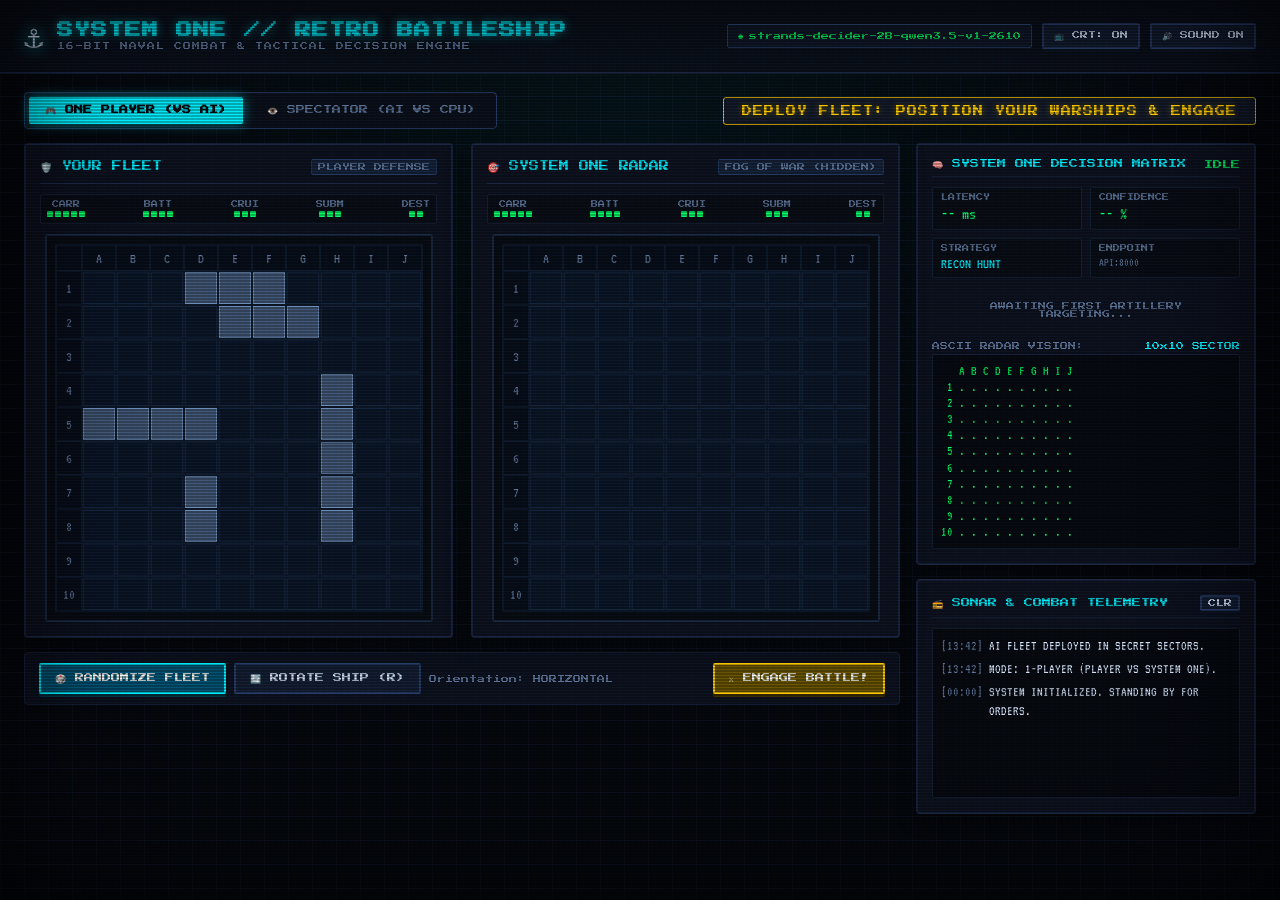
==== index.html @ c472cb1d "awesome v1" ====
<!DOCTYPE html>
<html lang="en">
<head>
  <meta charset="UTF-8">
  <meta name="viewport" content="width=device-width, initial-scale=1.0">
  <title>System One - 16-Bit Retro Battleship</title>
  <link rel="stylesheet" href="style.css">
</head>
<body class="crt-active">

  <!-- HEADER -->
  <header class="arcade-header">
    <div class="logo-group">
      <div class="logo-icon">⚓</div>
      <div>
        <h1 class="arcade-title">SYSTEM ONE // RETRO BATTLESHIP</h1>
        <div class="arcade-subtitle">16-BIT NAVAL COMBAT & TACTICAL DECISION ENGINE</div>
      </div>
    </div>
    <div class="header-badges">
      <span class="badge" id="valModelName">strands-decider-2B-qwen3.5-v1-2610</span>
      <button class="retro-btn btn-sub" id="btnCrtToggle">📺 CRT: ON</button>
      <button class="retro-btn btn-sub" id="btnSoundToggle">🔊 SOUND ON</button>
    </div>
  </header>

  <!-- MODE SELECTOR & STATUS BANNER -->
  <div class="mode-selector-bar">
    <div class="mode-pills">
      <button class="mode-pill active" id="btnMode1P">🎮 ONE PLAYER (VS AI)</button>
      <button class="mode-pill" id="btnModeSpectator">👁️ SPECTATOR (AI VS CPU)</button>
    </div>
    <div class="status-banner" id="statusBanner">DEPLOY FLEET: POSITION YOUR WARSHIPS</div>
  </div>

  <!-- MAIN ARCADE ARENA -->
  <main class="main-arcade">

    <!-- LEFT COLUMN: DUAL BATTLEFIELDS & CONTROLS -->
    <div class="battlefield-wrapper">
      
      <div class="boards-container">
        
        <!-- BOARD 1 (LEFT) -->
        <div class="board-card" id="boardCardLeft">
          <div class="board-header">
            <span class="board-title" id="titleBoardLeft">
              🛡️ YOUR FLEET
            </span>
            <span class="board-tag" id="tagBoardLeft">PLAYER DEFENSE</span>
          </div>

          <!-- FLEET RACK 1 -->
          <div class="fleet-rack" id="fleetRackLeft">
            <!-- Dynamically populated -->
          </div>

          <!-- GRID 1 -->
          <div class="grid-frame">
            <div class="naval-grid" id="gridLeft"></div>
          </div>
        </div>

        <!-- BOARD 2 (RIGHT) -->
        <div class="board-card" id="boardCardRight">
          <div class="board-header">
            <span class="board-title" id="titleBoardRight">
              🎯 SYSTEM ONE RADAR
            </span>
            <span class="board-tag" id="tagBoardRight">FOG OF WAR</span>
          </div>

          <!-- FLEET RACK 2 -->
          <div class="fleet-rack" id="fleetRackRight">
            <!-- Dynamically populated -->
          </div>

          <!-- GRID 2 -->
          <div class="grid-frame">
            <div class="naval-grid clickable" id="gridRight"></div>
          </div>
        </div>

      </div>

      <!-- 1-PLAYER DEPLOYMENT BAR -->
      <div class="placement-bar" id="deploymentBar">
        <div style="display: flex; gap: 8px; align-items: center;">
          <button class="retro-btn btn-primary" id="btnAutoDeploy">🎲 RANDOMIZE FLEET</button>
          <button class="retro-btn" id="btnRotateShip">🔄 ROTATE SHIP (R)</button>
          <span style="font-size: 8px; color: var(--text-dim);" id="placementHint">Orientation: HORIZONTAL</span>
        </div>
        <button class="retro-btn btn-gold" id="btnStartBattle">⚔️ ENGAGE BATTLE!</button>
      </div>

      <!-- SPECTATOR / MATCH CONTROLS BAR -->
      <div class="action-controls-bar" id="actionControlsBar" style="display: none;">
        <div style="display: flex; gap: 8px; align-items: center;">
          <button class="retro-btn btn-primary" id="btnSpectatorPlay">▶ START DUEL</button>
          <button class="retro-btn" id="btnSpectatorStep">⏩ STEP TURN</button>
          <button class="retro-btn" id="btnSpectatorPause">⏸ PAUSE</button>
          <button class="retro-btn" id="btnResetMatch">🔄 RESET MATCH</button>
        </div>

        <div class="speed-group">
          <label for="selectSpeed">SIM SPEED:</label>
          <select class="retro-select" id="selectSpeed">
            <option value="turbo">Turbo (250ms)</option>
            <option value="fast" selected>Fast (800ms)</option>
            <option value="normal">Normal (1.6s)</option>
            <option value="slow">Slow (3.0s)</option>
          </select>
        </div>
      </div>

    </div>

    <!-- RIGHT COLUMN: SYSTEM ONE TELEMETRY & COMBAT LOG -->
    <div class="telemetry-column">

      <!-- TELEMETRY CARD -->
      <div class="telemetry-card">
        <div class="card-title">
          <span>🧠 SYSTEM ONE DECISION MATRIX</span>
          <span style="color: var(--accent-green);" id="lblAiStatus">IDLE</span>
        </div>

        <div class="telemetry-meta">
          <div class="meta-box">
            <span class="meta-label">LATENCY</span>
            <div class="meta-value" id="valLatency">-- ms</div>
          </div>
          <div class="meta-box">
            <span class="meta-label">CONFIDENCE</span>
            <div class="meta-value" id="valConfidence">-- %</div>
          </div>
          <div class="meta-box">
            <span class="meta-label">STRATEGY</span>
            <div class="meta-value" id="valStrategy" style="color: var(--accent-cyan); font-size: 15px;">RECON HUNT</div>
          </div>
          <div class="meta-box">
            <span class="meta-label">ENDPOINT</span>
            <div class="meta-value" id="valEndpoint" style="font-size: 12px; color: var(--text-dim); overflow: hidden; text-overflow: ellipsis; white-space: nowrap;">API:8000</div>
          </div>
        </div>

        <!-- LIVE PROBABILITY METERS -->
        <div class="meters-list" id="probabilityMeters">
          <div style="font-size: 8px; color: var(--text-dim); text-align: center; padding: 12px;">
            AWAITING FIRST ARTILLERY TARGETING...
          </div>
        </div>

        <!-- ASCII RADAR TERMINAL -->
        <div style="font-size: 8px; color: var(--text-dim); margin-bottom: 4px; display: flex; justify-content: space-between;">
          <span>ASCII RADAR VISION:</span>
          <span style="color: var(--accent-cyan);">10x10 SECTOR</span>
        </div>
        <div class="radar-terminal" id="asciiRadarTerminal">   A B C D E F G H I J
 1 . . . . . . . . . .
 2 . . . . . . . . . .
 3 . . . . . . . . . .
 4 . . . . . . . . . .
 5 . . . . . . . . . .
 6 . . . . . . . . . .
 7 . . . . . . . . . .
 8 . . . . . . . . . .
 9 . . . . . . . . . .
10 . . . . . . . . . .</div>
      </div>

      <!-- COMBAT LOG CARD -->
      <div class="telemetry-card">
        <div class="card-title">
          <span>📻 SONAR & COMBAT TELEMETRY</span>
          <button class="retro-btn btn-sub" id="btnClearLog" style="padding: 2px 6px;">CLR</button>
        </div>
        <div class="combat-log" id="combatLog">
          <div class="log-entry">
            <span class="log-time">[00:00]</span>
            <span>SYSTEM INITIALIZED. STANDING BY FOR ORDERS.</span>
          </div>
        </div>
      </div>

    </div>

  </main>

  <script src="audio.js"></script>
  <script src="ai.js"></script>
  <script src="game.js"></script>
</body>
</html>
---- style.css ----
/* 16-BIT RETRO NAVAL ARCADE - SYSTEM ONE BATTLESHIP */
@import url('https://fonts.googleapis.com/css2?family=Press+Start+2P&family=VT323&display=swap');

:root {
  --bg-dark: #05080f;
  --panel-bg: #0d1322;
  --panel-border: #1a2744;
  --panel-border-bright: #2d4575;
  --accent-cyan: #00f0ff;
  --accent-green: #00ff66;
  --accent-red: #ff2255;
  --accent-gold: #ffcc00;
  --accent-purple: #b537f2;
  --accent-blue: #1a73e8;
  --cell-water: #0b172a;
  --cell-water-hover: #162c50;
  --ship-hull: #425979;
  --ship-hull-border: #6d8db8;
  --text-main: #d4e4fc;
  --text-dim: #5c7499;
  --font-retro: 'Press Start 2P', monospace;
  --font-terminal: 'VT323', monospace;
}

* {
  box-sizing: border-box;
  margin: 0;
  padding: 0;
  user-select: none;
}

body {
  background-color: var(--bg-dark);
  color: var(--text-main);
  font-family: var(--font-retro);
  font-size: 11px;
  min-height: 100vh;
  display: flex;
  flex-direction: column;
  align-items: center;
  justify-content: flex-start;
  overflow-x: hidden;
  background-image: 
    radial-gradient(circle at 50% 15%, rgba(0, 240, 255, 0.06) 0%, transparent 60%),
    linear-gradient(rgba(15, 25, 45, 0.4) 1px, transparent 1px),
    linear-gradient(90deg, rgba(15, 25, 45, 0.4) 1px, transparent 1px);
  background-size: 100% 100%, 24px 24px, 24px 24px;
}

/* CRT SCANLINE & VIGNETTE EFFECT */
body.crt-active::before {
  content: " ";
  display: block;
  position: fixed;
  top: 0; left: 0; bottom: 0; right: 0;
  background: linear-gradient(rgba(18, 16, 16, 0) 50%, rgba(0, 0, 0, 0.28) 50%),
              linear-gradient(90deg, rgba(255, 0, 0, 0.02), rgba(0, 255, 0, 0.01), rgba(0, 0, 255, 0.02));
  z-index: 999;
  background-size: 100% 3px, 6px 100%;
  pointer-events: none;
}

body.crt-active::after {
  content: " ";
  display: block;
  position: fixed;
  top: 0; left: 0; bottom: 0; right: 0;
  box-shadow: inset 0 0 120px rgba(0, 0, 0, 0.8);
  pointer-events: none;
  z-index: 1000;
}

/* HEADER */
.arcade-header {
  width: 100%;
  max-width: 1280px;
  display: flex;
  justify-content: space-between;
  align-items: center;
  padding: 16px 24px;
  border-bottom: 2px solid var(--panel-border);
  background: rgba(13, 19, 34, 0.85);
  backdrop-filter: blur(4px);
  margin-bottom: 12px;
}

.logo-group {
  display: flex;
  align-items: center;
  gap: 14px;
}

.logo-icon {
  font-size: 32px;
  filter: drop-shadow(0 0 8px var(--accent-cyan));
  animation: radar-pulse 2.5s infinite;
}

@keyframes radar-pulse {
  0%, 100% { transform: scale(1); opacity: 1; }
  50% { transform: scale(1.08); opacity: 0.85; }
}

.arcade-title {
  font-size: 16px;
  color: var(--accent-cyan);
  text-shadow: 0 0 10px rgba(0, 240, 255, 0.6);
  letter-spacing: 1px;
  margin-bottom: 4px;
}

.arcade-subtitle {
  font-size: 8px;
  color: var(--text-dim);
  letter-spacing: 1px;
}

.header-badges {
  display: flex;
  gap: 10px;
  align-items: center;
}

.badge {
  background: #111a2e;
  border: 1px solid var(--panel-border-bright);
  padding: 6px 10px;
  font-size: 8px;
  color: var(--accent-green);
  border-radius: 2px;
  display: inline-flex;
  align-items: center;
  gap: 6px;
}

.badge::before {
  content: "●";
  font-size: 8px;
  color: var(--accent-green);
  animation: blink 1.2s infinite;
}

@keyframes blink {
  0%, 100% { opacity: 1; }
  50% { opacity: 0.2; }
}

/* RETRO BUTTONS */
.retro-btn {
  font-family: var(--font-retro);
  font-size: 9px;
  background: #141f36;
  color: var(--text-main);
  border: 2px solid #283e6b;
  padding: 8px 14px;
  cursor: pointer;
  outline: none;
  border-radius: 2px;
  transition: all 0.15s ease;
  display: inline-flex;
  align-items: center;
  justify-content: center;
  gap: 6px;
  box-shadow: 0 3px 0 #0d1526;
}

.retro-btn:hover {
  background: #1e2e50;
  border-color: var(--accent-cyan);
  color: #fff;
  box-shadow: 0 3px 0 #0d1526, 0 0 10px rgba(0, 240, 255, 0.4);
}

.retro-btn:active {
  transform: translateY(2px);
  box-shadow: 0 1px 0 #0d1526;
}

.retro-btn.btn-primary {
  background: #005577;
  border-color: var(--accent-cyan);
  color: #fff;
  box-shadow: 0 3px 0 #003344;
}

.retro-btn.btn-primary:hover {
  background: #0088bb;
  box-shadow: 0 3px 0 #003344, 0 0 12px var(--accent-cyan);
}

.retro-btn.btn-danger {
  background: #660f22;
  border-color: var(--accent-red);
  color: #fff;
  box-shadow: 0 3px 0 #3a0813;
}

.retro-btn.btn-gold {
  background: #6b5500;
  border-color: var(--accent-gold);
  color: #fff;
  box-shadow: 0 3px 0 #3b2e00;
}

.retro-btn.btn-sub {
  font-size: 8px;
  padding: 6px 10px;
}

.retro-btn:disabled {
  opacity: 0.45;
  cursor: not-allowed;
  transform: none;
  box-shadow: none;
  border-color: #222;
}

/* MODE SELECTOR BAR */
.mode-selector-bar {
  width: 100%;
  max-width: 1280px;
  display: flex;
  justify-content: space-between;
  align-items: center;
  padding: 6px 24px 14px;
}

.mode-pills {
  display: flex;
  gap: 8px;
  background: #0b111e;
  padding: 4px;
  border: 1px solid var(--panel-border-bright);
  border-radius: 4px;
}

.mode-pill {
  font-family: var(--font-retro);
  font-size: 9px;
  padding: 8px 16px;
  background: transparent;
  color: var(--text-dim);
  border: none;
  cursor: pointer;
  border-radius: 2px;
  transition: all 0.2s;
}

.mode-pill.active {
  background: var(--accent-cyan);
  color: #05080f;
  font-weight: bold;
  box-shadow: 0 0 12px rgba(0, 240, 255, 0.6);
}

.status-banner {
  font-family: var(--font-retro);
  font-size: 10px;
  color: var(--accent-gold);
  background: #141c2c;
  border: 1px solid var(--accent-gold);
  padding: 8px 18px;
  border-radius: 3px;
  text-shadow: 0 0 6px rgba(255, 204, 0, 0.4);
  letter-spacing: 1px;
  min-width: 320px;
  text-align: center;
}

/* MAIN CONTAINER */
.main-arcade {
  width: 100%;
  max-width: 1280px;
  display: grid;
  grid-template-columns: 1fr 340px;
  gap: 16px;
  padding: 0 24px 24px;
}

/* BATTLEFIELD STYLING */
.battlefield-wrapper {
  display: flex;
  flex-direction: column;
  gap: 14px;
}

.boards-container {
  display: grid;
  grid-template-columns: 1fr 1fr;
  gap: 18px;
}

.board-card {
  background: var(--panel-bg);
  border: 2px solid var(--panel-border);
  border-radius: 4px;
  padding: 14px;
  display: flex;
  flex-direction: column;
  align-items: center;
  position: relative;
  box-shadow: 0 8px 24px rgba(0, 0, 0, 0.4);
}

.board-card.turn-active {
  border-color: var(--accent-cyan);
  box-shadow: 0 0 15px rgba(0, 240, 255, 0.25);
}

.board-header {
  width: 100%;
  display: flex;
  justify-content: space-between;
  align-items: center;
  margin-bottom: 10px;
  padding-bottom: 8px;
  border-bottom: 1px solid var(--panel-border);
}

.board-title {
  font-size: 10px;
  color: var(--accent-cyan);
  display: flex;
  align-items: center;
  gap: 8px;
}

.board-tag {
  font-size: 8px;
  padding: 3px 6px;
  background: #16243d;
  color: var(--text-dim);
  border-radius: 2px;
  border: 1px solid #233961;
}

.board-tag.spectator-tag {
  color: var(--accent-gold);
  border-color: var(--accent-gold);
}

/* FLEET STATUS RACK */
.fleet-rack {
  width: 100%;
  display: flex;
  justify-content: space-between;
  gap: 4px;
  margin-bottom: 10px;
  background: #090e18;
  padding: 6px;
  border: 1px solid #16233a;
  border-radius: 2px;
}

.fleet-ship {
  display: flex;
  flex-direction: column;
  align-items: center;
  gap: 3px;
  font-size: 7px;
  color: var(--text-dim);
}

.fleet-ship.sunk {
  opacity: 0.4;
  text-decoration: line-through;
  color: var(--accent-red);
}

.ship-pips {
  display: flex;
  gap: 2px;
}

.ship-pip {
  width: 6px;
  height: 6px;
  background: var(--accent-green);
  border-radius: 1px;
}

.fleet-ship.sunk .ship-pip {
  background: var(--accent-red);
}

/* GRID TABLE */
.grid-frame {
  position: relative;
  padding: 8px;
  background: #080d16;
  border: 2px solid #1a2a46;
  border-radius: 3px;
}

.naval-grid {
  display: grid;
  grid-template-columns: 24px repeat(10, 32px);
  grid-template-rows: 24px repeat(10, 32px);
  gap: 2px;
  background: #0f1c30;
  padding: 2px;
}

.grid-header-cell {
  display: flex;
  align-items: center;
  justify-content: center;
  font-family: var(--font-terminal);
  font-size: 15px;
  color: var(--text-dim);
  background: #080f1c;
}

.grid-cell {
  width: 32px;
  height: 32px;
  background: var(--cell-water);
  border: 1px solid #13243f;
  display: flex;
  align-items: center;
  justify-content: center;
  font-size: 14px;
  cursor: default;
  position: relative;
  transition: background 0.15s, border-color 0.15s;
}

/* INTERACTIVE TARGET GRID */
.naval-grid.clickable .grid-cell.unexplored {
  cursor: crosshair;
}

.naval-grid.clickable .grid-cell.unexplored:hover {
  background: var(--cell-water-hover);
  border-color: var(--accent-cyan);
  box-shadow: inset 0 0 8px rgba(0, 240, 255, 0.4);
}

/* CELL STATES */
.grid-cell.ship {
  background: var(--ship-hull);
  border-color: var(--ship-hull-border);
}

.grid-cell.ship-ghost {
  background: rgba(0, 255, 102, 0.35);
  border-color: var(--accent-green);
}

.grid-cell.ship-invalid {
  background: rgba(255, 34, 85, 0.45);
  border-color: var(--accent-red);
}

.grid-cell.miss {
  background: #0a1322;
  color: var(--accent-cyan);
}

.grid-cell.miss::after {
  content: "○";
  font-family: var(--font-retro);
  font-size: 10px;
  color: #3b6096;
}

.grid-cell.hit {
  background: #3a101d;
  border-color: var(--accent-red);
  color: var(--accent-red);
  box-shadow: inset 0 0 10px rgba(255, 34, 85, 0.6);
  animation: hit-pulse 1.5s infinite alternate;
}

.grid-cell.hit::after {
  content: "💥";
  font-size: 14px;
}

.grid-cell.sunk {
  background: #250911;
  border-color: #881530;
  box-shadow: inset 0 0 6px #ff0044;
}

.grid-cell.sunk::after {
  content: "☠";
  font-size: 14px;
  color: var(--accent-red);
}

@keyframes hit-pulse {
  from { background-color: #3a101d; }
  to { background-color: #61152a; }
}

/* PLACEMENT CONTROLS BAR */
.placement-bar {
  display: flex;
  justify-content: space-between;
  align-items: center;
  gap: 10px;
  background: var(--panel-bg);
  border: 1px solid var(--panel-border);
  padding: 10px 14px;
  border-radius: 4px;
}

.action-controls-bar {
  display: flex;
  justify-content: space-between;
  align-items: center;
  gap: 10px;
  background: var(--panel-bg);
  border: 1px solid var(--panel-border);
  padding: 10px 14px;
  border-radius: 4px;
}

.speed-group {
  display: flex;
  align-items: center;
  gap: 6px;
  font-size: 8px;
  color: var(--text-dim);
}

.retro-select {
  font-family: var(--font-retro);
  font-size: 8px;
  background: #111a2c;
  color: var(--accent-cyan);
  border: 1px solid var(--panel-border-bright);
  padding: 6px 8px;
  border-radius: 2px;
  outline: none;
}

/* RIGHT COLUMN: TELEMETRY & LOGS */
.telemetry-column {
  display: flex;
  flex-direction: column;
  gap: 14px;
}

.telemetry-card {
  background: var(--panel-bg);
  border: 2px solid var(--panel-border);
  border-radius: 4px;
  padding: 14px;
  box-shadow: 0 6px 18px rgba(0, 0, 0, 0.4);
}

.card-title {
  font-size: 9px;
  color: var(--accent-cyan);
  border-bottom: 1px solid var(--panel-border);
  padding-bottom: 6px;
  margin-bottom: 10px;
  display: flex;
  justify-content: space-between;
  align-items: center;
}

.telemetry-meta {
  display: grid;
  grid-template-columns: 1fr 1fr;
  gap: 8px;
  margin-bottom: 12px;
}

.meta-box {
  background: #090e18;
  border: 1px solid #16243b;
  padding: 6px 8px;
  border-radius: 2px;
}

.meta-label {
  font-size: 7px;
  color: var(--text-dim);
  display: block;
  margin-bottom: 4px;
}

.meta-value {
  font-family: var(--font-terminal);
  font-size: 18px;
  color: var(--accent-green);
  line-height: 1;
}

/* PROBABILITY METERS */
.meters-list {
  display: flex;
  flex-direction: column;
  gap: 8px;
  margin-bottom: 12px;
}

.meter-row {
  display: flex;
  flex-direction: column;
  gap: 3px;
}

.meter-label-row {
  display: flex;
  justify-content: space-between;
  font-size: 8px;
}

.meter-target-name {
  color: var(--accent-cyan);
  font-weight: bold;
}

.meter-pct {
  font-family: var(--font-terminal);
  font-size: 15px;
  color: var(--accent-gold);
}

.meter-bar-track {
  width: 100%;
  height: 10px;
  background: #090e18;
  border: 1px solid #1c2b45;
  border-radius: 2px;
  overflow: hidden;
}

.meter-bar-fill {
  height: 100%;
  background: linear-gradient(90deg, #0099bb, var(--accent-cyan));
  width: 0%;
  transition: width 0.3s ease;
}

.meter-bar-fill.highest {
  background: linear-gradient(90deg, #00bb55, var(--accent-green));
  box-shadow: 0 0 8px rgba(0, 255, 102, 0.6);
}

/* ASCII RADAR TERMINAL */
.radar-terminal {
  font-family: var(--font-terminal);
  font-size: 14px;
  line-height: 1.15;
  color: var(--accent-green);
  background: #060b13;
  padding: 8px;
  border: 1px solid #152238;
  border-radius: 2px;
  white-space: pre;
  overflow-x: auto;
}

/* COMBAT LOG TERMINAL */
.combat-log {
  height: 170px;
  background: #060a12;
  border: 1px solid #152238;
  border-radius: 2px;
  padding: 8px;
  font-family: var(--font-terminal);
  font-size: 14px;
  line-height: 1.35;
  color: var(--text-main);
  overflow-y: auto;
  display: flex;
  flex-direction: column;
  gap: 4px;
}

.log-entry {
  display: flex;
  gap: 6px;
}

.log-time {
  color: var(--text-dim);
}

.log-entry.player { color: var(--accent-cyan); }
.log-entry.ai { color: var(--accent-purple); }
.log-entry.cpu { color: var(--accent-gold); }
.log-entry.hit { color: var(--accent-red); font-weight: bold; }
.log-entry.sunk { color: #ff5500; font-weight: bold; background: rgba(255, 85, 0, 0.1); }

/* MATCH END OVERLAY */
.game-over-overlay {
  position: absolute;
  top: 0; left: 0; right: 0; bottom: 0;
  background: rgba(5, 8, 15, 0.92);
  display: flex;
  flex-direction: column;
  align-items: center;
  justify-content: center;
  gap: 16px;
  z-index: 50;
  border-radius: 4px;
}

.overlay-title {
  font-size: 20px;
  text-align: center;
}

.overlay-title.victory {
  color: var(--accent-gold);
  text-shadow: 0 0 16px rgba(255, 204, 0, 0.8);
}

.overlay-title.defeat {
  color: var(--accent-red);
  text-shadow: 0 0 16px rgba(255, 34, 85, 0.8);
}

.overlay-stats {
  font-family: var(--font-terminal);
  font-size: 18px;
  color: var(--text-main);
  text-align: center;
}

/* RESPONSIVE */
@media (max-width: 1024px) {
  .main-arcade {
    grid-template-columns: 1fr;
  }
  .boards-container {
    grid-template-columns: 1fr;
  }
}
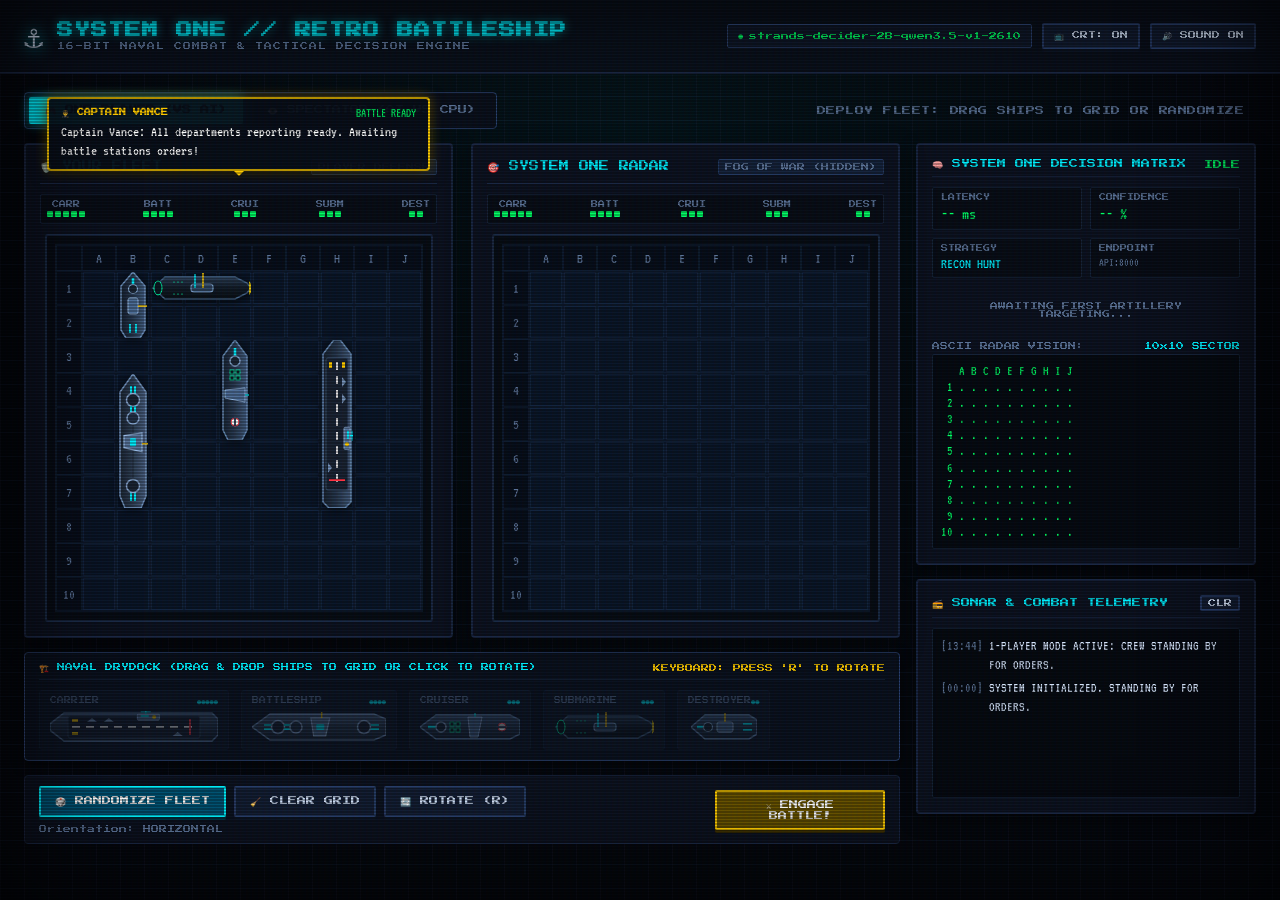
==== commit 76d3706b: "prod ready" ====
--- a/index.html
+++ b/index.html
@@ -8,6 +8,9 @@
 </head>
 <body class="crt-active">
 
+  <!-- FULLSCREEN FX CANVAS OVERLAY (MISSILES, SMOKE TRAILS, EXPLOSIONS) -->
+  <canvas id="fxCanvas" class="fx-overlay-canvas"></canvas>
+
   <!-- HEADER -->
   <header class="arcade-header">
     <div class="logo-group">
@@ -43,6 +46,12 @@
         
         <!-- BOARD 1 (LEFT) -->
         <div class="board-card" id="boardCardLeft">
+          
+          <!-- SPEECH BUBBLE OVER LEFT BOARD -->
+          <div class="speech-bubble-anchor">
+            <div class="speech-bubble-box" id="speechBubbleLEFT"></div>
+          </div>
+
           <div class="board-header">
             <span class="board-title" id="titleBoardLeft">
               🛡️ YOUR FLEET
@@ -51,18 +60,24 @@
           </div>
 
           <!-- FLEET RACK 1 -->
-          <div class="fleet-rack" id="fleetRackLeft">
-            <!-- Dynamically populated -->
-          </div>
+          <div class="fleet-rack" id="fleetRackLeft"></div>
 
           <!-- GRID 1 -->
-          <div class="grid-frame">
+          <div class="grid-frame" id="frameLeft">
             <div class="naval-grid" id="gridLeft"></div>
+            <!-- Ship SVG Layer Overlay -->
+            <div class="ships-overlay-layer" id="shipsOverlayLeft"></div>
           </div>
         </div>
 
         <!-- BOARD 2 (RIGHT) -->
         <div class="board-card" id="boardCardRight">
+
+          <!-- SPEECH BUBBLE OVER RIGHT BOARD (SYSTEM ONE / CPU) -->
+          <div class="speech-bubble-anchor">
+            <div class="speech-bubble-box" id="speechBubbleRIGHT"></div>
+          </div>
+
           <div class="board-header">
             <span class="board-title" id="titleBoardRight">
               🎯 SYSTEM ONE RADAR
@@ -71,23 +86,35 @@
           </div>
 
           <!-- FLEET RACK 2 -->
-          <div class="fleet-rack" id="fleetRackRight">
-            <!-- Dynamically populated -->
-          </div>
+          <div class="fleet-rack" id="fleetRackRight"></div>
 
           <!-- GRID 2 -->
-          <div class="grid-frame">
+          <div class="grid-frame" id="frameRight">
             <div class="naval-grid clickable" id="gridRight"></div>
-          </div>
-        </div>
-
-      </div>
-
-      <!-- 1-PLAYER DEPLOYMENT BAR -->
+            <!-- Ship SVG Layer Overlay (Visible in Spectator Mode & at Game Over) -->
+            <div class="ships-overlay-layer" id="shipsOverlayRight"></div>
+          </div>
+        </div>
+
+      </div>
+
+      <!-- 1-PLAYER DRAG-AND-DROP SHIPYARD DOCK (DEPLOYMENT PHASE) -->
+      <div class="shipyard-dock-container" id="shipyardDockContainer">
+        <div class="dock-header">
+          <span>🏗️ NAVAL DRYDOCK (DRAG & DROP SHIPS TO GRID OR CLICK TO ROTATE)</span>
+          <span style="color: var(--accent-gold); font-size: 8px;">KEYBOARD: PRESS 'R' TO ROTATE</span>
+        </div>
+        <div class="dock-ships-row" id="dockShipsRow">
+          <!-- Dock draggable ship cards populated by JS -->
+        </div>
+      </div>
+
+      <!-- 1-PLAYER DEPLOYMENT ACTION BAR -->
       <div class="placement-bar" id="deploymentBar">
-        <div style="display: flex; gap: 8px; align-items: center;">
+        <div style="display: flex; gap: 8px; align-items: center; flex-wrap: wrap;">
           <button class="retro-btn btn-primary" id="btnAutoDeploy">🎲 RANDOMIZE FLEET</button>
-          <button class="retro-btn" id="btnRotateShip">🔄 ROTATE SHIP (R)</button>
+          <button class="retro-btn" id="btnClearFleet">🧹 CLEAR GRID</button>
+          <button class="retro-btn" id="btnRotateShip">🔄 ROTATE (R)</button>
           <span style="font-size: 8px; color: var(--text-dim);" id="placementHint">Orientation: HORIZONTAL</span>
         </div>
         <button class="retro-btn btn-gold" id="btnStartBattle">⚔️ ENGAGE BATTLE!</button>
@@ -95,7 +122,7 @@
 
       <!-- SPECTATOR / MATCH CONTROLS BAR -->
       <div class="action-controls-bar" id="actionControlsBar" style="display: none;">
-        <div style="display: flex; gap: 8px; align-items: center;">
+        <div style="display: flex; gap: 8px; align-items: center; flex-wrap: wrap;">
           <button class="retro-btn btn-primary" id="btnSpectatorPlay">▶ START DUEL</button>
           <button class="retro-btn" id="btnSpectatorStep">⏩ STEP TURN</button>
           <button class="retro-btn" id="btnSpectatorPause">⏸ PAUSE</button>
@@ -188,6 +215,8 @@
   </main>
 
   <script src="audio.js"></script>
+  <script src="ships.js"></script>
+  <script src="fx.js"></script>
   <script src="ai.js"></script>
   <script src="game.js"></script>
 </body>
--- a/style.css
+++ b/style.css
@@ -47,6 +47,17 @@
   background-size: 100% 100%, 24px 24px, 24px 24px;
 }
 
+/* FULLSCREEN FX CANVAS OVERLAY */
+.fx-overlay-canvas {
+  position: fixed;
+  top: 0;
+  left: 0;
+  width: 100vw;
+  height: 100vh;
+  pointer-events: none;
+  z-index: 950;
+}
+
 /* CRT SCANLINE & VIGNETTE EFFECT */
 body.crt-active::before {
   content: " ";
@@ -253,18 +264,15 @@
   box-shadow: 0 0 12px rgba(0, 240, 255, 0.6);
 }
 
+/* STATUS BANNER (CLEAN & MINIMAL) */
 .status-banner {
   font-family: var(--font-retro);
-  font-size: 10px;
-  color: var(--accent-gold);
-  background: #141c2c;
-  border: 1px solid var(--accent-gold);
-  padding: 8px 18px;
-  border-radius: 3px;
-  text-shadow: 0 0 6px rgba(255, 204, 0, 0.4);
-  letter-spacing: 1px;
-  min-width: 320px;
-  text-align: center;
+  font-size: 9px;
+  color: var(--text-dim);
+  padding: 6px 12px;
+  letter-spacing: 0.5px;
+  text-align: right;
+  transition: all 0.3s ease;
 }
 
 /* MAIN CONTAINER */
@@ -288,6 +296,7 @@
   display: grid;
   grid-template-columns: 1fr 1fr;
   gap: 18px;
+  position: relative;
 }
 
 .board-card {
@@ -300,13 +309,148 @@
   align-items: center;
   position: relative;
   box-shadow: 0 8px 24px rgba(0, 0, 0, 0.4);
-}
-
-.board-card.turn-active {
+  transition: all 0.3s ease;
+}
+
+/* TURN VISUAL FEEDBACK ON BATTLEGROUNDS */
+.board-card.turn-attacker {
   border-color: var(--accent-cyan);
-  box-shadow: 0 0 15px rgba(0, 240, 255, 0.25);
-}
-
+  box-shadow: 0 0 16px rgba(0, 240, 255, 0.35), inset 0 0 10px rgba(0, 240, 255, 0.05);
+}
+
+.board-card.turn-defender {
+  border-color: #23395d;
+}
+
+/* SPEECH BUBBLES ANCHOR & STYLING */
+.speech-bubble-anchor {
+  position: absolute;
+  top: -48px;
+  left: 0;
+  right: 0;
+  display: flex;
+  justify-content: center;
+  pointer-events: none;
+  z-index: 100;
+}
+
+.speech-bubble-box {
+  background: rgba(10, 16, 28, 0.95);
+  border: 2px solid var(--accent-cyan);
+  border-radius: 4px;
+  padding: 8px 12px;
+  box-shadow: 0 4px 16px rgba(0, 0, 0, 0.7), 0 0 10px rgba(0, 240, 255, 0.4);
+  max-width: 90%;
+  display: none;
+  flex-direction: column;
+  gap: 3px;
+  transform: scale(0.92);
+  transition: transform 0.2s cubic-bezier(0.18, 0.89, 0.32, 1.28), opacity 0.2s;
+  opacity: 0;
+}
+
+.speech-bubble-box.visible {
+  display: flex;
+  transform: scale(1);
+  opacity: 1;
+}
+
+.speech-bubble-box.bubble-captain {
+  border-color: var(--accent-gold);
+  box-shadow: 0 4px 16px rgba(0, 0, 0, 0.7), 0 0 12px rgba(255, 204, 0, 0.5);
+}
+.speech-bubble-box.bubble-captain .bubble-speaker { color: var(--accent-gold); }
+.speech-bubble-box.bubble-captain .bubble-pointer { border-top-color: var(--accent-gold); }
+
+.speech-bubble-box.bubble-sonar {
+  border-color: var(--accent-cyan);
+  box-shadow: 0 4px 16px rgba(0, 0, 0, 0.7), 0 0 12px rgba(0, 240, 255, 0.5);
+}
+.speech-bubble-box.bubble-sonar .bubble-speaker { color: var(--accent-cyan); }
+.speech-bubble-box.bubble-sonar .bubble-pointer { border-top-color: var(--accent-cyan); }
+
+.speech-bubble-box.bubble-weapons {
+  border-color: #ff7700;
+  box-shadow: 0 4px 16px rgba(0, 0, 0, 0.7), 0 0 12px rgba(255, 119, 0, 0.5);
+}
+.speech-bubble-box.bubble-weapons .bubble-speaker { color: #ff9922; }
+.speech-bubble-box.bubble-weapons .bubble-pointer { border-top-color: #ff7700; }
+
+.speech-bubble-box.bubble-damage {
+  border-color: var(--accent-red);
+  box-shadow: 0 4px 16px rgba(0, 0, 0, 0.7), 0 0 12px rgba(255, 34, 85, 0.6);
+}
+.speech-bubble-box.bubble-damage .bubble-speaker { color: var(--accent-red); }
+.speech-bubble-box.bubble-damage .bubble-pointer { border-top-color: var(--accent-red); }
+
+.speech-bubble-box.bubble-radar {
+  border-color: var(--accent-green);
+  box-shadow: 0 4px 16px rgba(0, 0, 0, 0.7), 0 0 12px rgba(0, 255, 102, 0.5);
+}
+.speech-bubble-box.bubble-radar .bubble-speaker { color: var(--accent-green); }
+.speech-bubble-box.bubble-radar .bubble-pointer { border-top-color: var(--accent-green); }
+
+.speech-bubble-box.bubble-lookout {
+  border-color: #33bbff;
+  box-shadow: 0 4px 16px rgba(0, 0, 0, 0.7), 0 0 12px rgba(51, 187, 255, 0.5);
+}
+.speech-bubble-box.bubble-lookout .bubble-speaker { color: #33bbff; }
+.speech-bubble-box.bubble-lookout .bubble-pointer { border-top-color: #33bbff; }
+
+.bubble-header {
+  display: flex;
+  justify-content: space-between;
+  align-items: center;
+  font-size: 7px;
+}
+
+.bubble-speaker {
+  color: var(--accent-cyan);
+  font-weight: bold;
+}
+
+.speech-bubble-box.bubble-ai .bubble-speaker {
+  color: var(--accent-purple);
+}
+
+.speech-bubble-box.bubble-cpu .bubble-speaker {
+  color: var(--accent-gold);
+}
+
+.bubble-meta {
+  font-family: var(--font-terminal);
+  font-size: 13px;
+  color: var(--accent-green);
+}
+
+.bubble-body {
+  font-family: var(--font-terminal);
+  font-size: 15px;
+  color: #fff;
+  line-height: 1.25;
+}
+
+.bubble-pointer {
+  position: absolute;
+  bottom: -7px;
+  left: 50%;
+  transform: translateX(-50%);
+  width: 0;
+  height: 0;
+  border-left: 7px solid transparent;
+  border-right: 7px solid transparent;
+  border-top: 7px solid var(--accent-cyan);
+}
+
+.speech-bubble-box.bubble-ai .bubble-pointer {
+  border-top-color: var(--accent-purple);
+}
+
+.speech-bubble-box.bubble-cpu .bubble-pointer {
+  border-top-color: var(--accent-gold);
+}
+
+/* BOARD HEADER */
 .board-header {
   width: 100%;
   display: flex;
@@ -383,7 +527,7 @@
   background: var(--accent-red);
 }
 
-/* GRID TABLE */
+/* GRID TABLE & SHIP SVG OVERLAY */
 .grid-frame {
   position: relative;
   padding: 8px;
@@ -399,6 +543,7 @@
   gap: 2px;
   background: #0f1c30;
   padding: 2px;
+  position: relative;
 }
 
 .grid-header-cell {
@@ -423,6 +568,7 @@
   cursor: default;
   position: relative;
   transition: background 0.15s, border-color 0.15s;
+  z-index: 1;
 }
 
 /* INTERACTIVE TARGET GRID */
@@ -436,77 +582,290 @@
   box-shadow: inset 0 0 8px rgba(0, 240, 255, 0.4);
 }
 
-/* CELL STATES */
-.grid-cell.ship {
-  background: var(--ship-hull);
-  border-color: var(--ship-hull-border);
-}
-
-.grid-cell.ship-ghost {
-  background: rgba(0, 255, 102, 0.35);
-  border-color: var(--accent-green);
-}
-
-.grid-cell.ship-invalid {
-  background: rgba(255, 34, 85, 0.45);
-  border-color: var(--accent-red);
-}
-
+/* DRAG GHOST PREVIEW ON GRID */
+.grid-cell.drag-ghost-valid {
+  background: rgba(0, 255, 102, 0.35) !important;
+  border-color: var(--accent-green) !important;
+  box-shadow: inset 0 0 8px rgba(0, 255, 102, 0.6);
+}
+
+.grid-cell.drag-ghost-invalid {
+  background: rgba(255, 34, 85, 0.45) !important;
+  border-color: var(--accent-red) !important;
+  box-shadow: inset 0 0 8px rgba(255, 34, 85, 0.6);
+}
+
+/* CELL COMBAT STATES (SMOKE & FIRE NAVAL DAMAGE - ZERO SQUARE BOXES/BORDERS) */
 .grid-cell.miss {
-  background: #0a1322;
+  background: transparent !important;
+  border-color: transparent !important;
+  box-shadow: none !important;
+  z-index: 5;
+}
+
+.grid-cell.miss::after {
+  content: "";
+  display: block;
+  width: 12px;
+  height: 12px;
+  border-radius: 50%;
+  border: 1px solid rgba(0, 240, 255, 0.4);
+  background: radial-gradient(circle, rgba(0, 240, 255, 0.15) 0%, transparent 75%);
+  box-shadow: 0 0 6px rgba(0, 240, 255, 0.3);
+  animation: sonar-ripple 2.5s infinite ease-out;
+}
+
+@keyframes sonar-ripple {
+  0% { transform: scale(0.8); opacity: 0.8; }
+  50% { transform: scale(1.1); opacity: 0.4; }
+  100% { transform: scale(0.8); opacity: 0.8; }
+}
+
+/* DIRECT HIT: COMPLETELY BORDERLESS - ONLY ORGANIC FIRE & BILLOWING SMOKE */
+.grid-cell.hit {
+  background: transparent !important;
+  border-color: transparent !important;
+  box-shadow: none !important;
+  z-index: 10;
+  overflow: visible;
+}
+
+/* Flickering Flame Core */
+.grid-cell.hit::before {
+  content: "";
+  position: absolute;
+  top: 50%;
+  left: 50%;
+  width: 14px;
+  height: 14px;
+  border-radius: 50%;
+  background: radial-gradient(circle, #ffffff 0%, #ffcc00 35%, #ff3300 75%, transparent 100%);
+  box-shadow: 0 0 10px #ff5500, 0 0 20px rgba(255, 60, 0, 0.7);
+  animation: fire-flicker 0.4s infinite alternate;
+  pointer-events: none;
+  z-index: 12;
+}
+
+/* Billowing Rising Smoke Plume */
+.grid-cell.hit::after {
+  content: "";
+  position: absolute;
+  top: 50%;
+  left: 50%;
+  width: 16px;
+  height: 16px;
+  border-radius: 50%;
+  background: radial-gradient(circle, rgba(20, 20, 24, 0.85) 0%, rgba(40, 42, 50, 0.5) 50%, transparent 80%);
+  filter: blur(2px);
+  animation: smoke-billow 1.8s infinite ease-out;
+  pointer-events: none;
+  z-index: 11;
+}
+
+/* CONFIRMED SUNK: COMPLETELY BORDERLESS - SUBMERGED WRECK & HEAVY BLACK SMOKE PILLARS */
+.grid-cell.sunk {
+  background: transparent !important;
+  border-color: transparent !important;
+  box-shadow: none !important;
+  z-index: 10;
+  overflow: visible;
+}
+
+/* Extinguished Scorch Crater with Dying Embers */
+.grid-cell.sunk::before {
+  content: "";
+  position: absolute;
+  top: 50%;
+  left: 50%;
+  width: 12px;
+  height: 12px;
+  border-radius: 50%;
+  background: radial-gradient(circle, #ff3300 0%, #3a1505 50%, transparent 85%);
+  box-shadow: 0 0 6px rgba(255, 50, 0, 0.4);
+  animation: ember-pulse 1.8s infinite alternate;
+  pointer-events: none;
+  z-index: 12;
+}
+
+/* Heavy Dense Black Smoke Column */
+.grid-cell.sunk::after {
+  content: "";
+  position: absolute;
+  top: 50%;
+  left: 50%;
+  width: 20px;
+  height: 20px;
+  border-radius: 50%;
+  background: radial-gradient(circle, rgba(12, 14, 18, 0.92) 0%, rgba(25, 28, 35, 0.55) 55%, transparent 85%);
+  filter: blur(2.5px);
+  animation: heavy-smoke-billow 2.6s infinite ease-out;
+  pointer-events: none;
+  z-index: 11;
+}
+
+@keyframes fire-flicker {
+  0% {
+    transform: translate(-50%, -50%) scale(0.82);
+    opacity: 0.85;
+    box-shadow: 0 0 8px #ff4400, 0 0 14px rgba(255, 80, 0, 0.5);
+  }
+  50% {
+    transform: translate(-50%, -50%) scale(1.15);
+    opacity: 1;
+    box-shadow: 0 0 12px #ff6600, 0 0 24px rgba(255, 120, 0, 0.8);
+  }
+  100% {
+    transform: translate(-50%, -50%) scale(0.9);
+    opacity: 0.9;
+    box-shadow: 0 0 10px #ff3300, 0 0 18px rgba(255, 60, 0, 0.6);
+  }
+}
+
+@keyframes smoke-billow {
+  0% {
+    transform: translate(-50%, -20%) scale(0.65);
+    opacity: 0.8;
+  }
+  50% {
+    transform: translate(-55%, -85%) scale(1.35);
+    opacity: 0.5;
+  }
+  100% {
+    transform: translate(-45%, -160%) scale(2.2);
+    opacity: 0;
+  }
+}
+
+@keyframes heavy-smoke-billow {
+  0% {
+    transform: translate(-50%, -15%) scale(0.7);
+    opacity: 0.9;
+  }
+  45% {
+    transform: translate(-45%, -80%) scale(1.5);
+    opacity: 0.6;
+  }
+  100% {
+    transform: translate(-55%, -175%) scale(2.5);
+    opacity: 0;
+  }
+}
+
+@keyframes ember-pulse {
+  from { opacity: 0.4; transform: translate(-50%, -50%) scale(0.85); }
+  to { opacity: 0.85; transform: translate(-50%, -50%) scale(1.05); }
+}
+
+/* SHIPS OVERLAY LAYER & PLACED SHIPS */
+.ships-overlay-layer {
+  position: absolute;
+  top: 10px; /* frame padding 8px + grid padding 2px */
+  left: 10px;
+  width: 366px;
+  height: 366px;
+  pointer-events: none;
+  z-index: 3;
+}
+
+.placed-ship-container {
+  position: absolute;
+  pointer-events: auto;
+  cursor: grab;
+  transition: transform 0.1s ease, filter 0.2s ease;
+  filter: drop-shadow(0 2px 5px rgba(0, 0, 0, 0.6));
+}
+
+.placed-ship-container:hover {
+  filter: drop-shadow(0 0 8px var(--accent-cyan));
+}
+
+.placed-ship-container.dragging {
+  cursor: grabbing;
+  opacity: 0.65;
+  filter: drop-shadow(0 0 12px var(--accent-gold));
+}
+
+.placed-ship-container.sunk {
+  filter: brightness(0.25) contrast(1.2) hue-rotate(190deg) drop-shadow(0 4px 12px rgba(0, 0, 0, 0.95));
+  transform: translateY(5px) rotate(1.2deg) scale(0.97);
+  opacity: 0.65;
+  transition: transform 1.2s ease, filter 1.2s ease;
+}
+
+.placed-ship-container.locked {
+  cursor: default;
+}
+
+.naval-ship-svg {
+  display: block;
+}
+
+/* SHIPYARD DOCK CONTAINER (DEPLOYMENT PHASE) */
+.shipyard-dock-container {
+  background: #0b1220;
+  border: 1px solid var(--panel-border-bright);
+  border-radius: 4px;
+  padding: 10px 14px;
+  display: flex;
+  flex-direction: column;
+  gap: 10px;
+  box-shadow: 0 4px 12px rgba(0, 0, 0, 0.5);
+}
+
+.dock-header {
+  display: flex;
+  justify-content: space-between;
+  align-items: center;
+  font-size: 8px;
   color: var(--accent-cyan);
-}
-
-.grid-cell.miss::after {
-  content: "○";
-  font-family: var(--font-retro);
-  font-size: 10px;
-  color: #3b6096;
-}
-
-.grid-cell.hit {
-  background: #3a101d;
-  border-color: var(--accent-red);
-  color: var(--accent-red);
-  box-shadow: inset 0 0 10px rgba(255, 34, 85, 0.6);
-  animation: hit-pulse 1.5s infinite alternate;
-}
-
-.grid-cell.hit::after {
-  content: "💥";
-  font-size: 14px;
-}
-
-.grid-cell.sunk {
-  background: #250911;
-  border-color: #881530;
-  box-shadow: inset 0 0 6px #ff0044;
-}
-
-.grid-cell.sunk::after {
-  content: "☠";
-  font-size: 14px;
-  color: var(--accent-red);
-}
-
-@keyframes hit-pulse {
-  from { background-color: #3a101d; }
-  to { background-color: #61152a; }
-}
-
-/* PLACEMENT CONTROLS BAR */
-.placement-bar {
+  border-bottom: 1px solid #16243b;
+  padding-bottom: 6px;
+}
+
+.dock-ships-row {
+  display: flex;
+  flex-wrap: wrap;
+  gap: 12px;
+  align-items: center;
+  justify-content: flex-start;
+}
+
+.dock-ship-card {
+  background: #111a2c;
+  border: 1px solid #23395d;
+  border-radius: 3px;
+  padding: 6px 10px;
+  display: flex;
+  flex-direction: column;
+  align-items: center;
+  gap: 5px;
+  cursor: grab;
+  transition: all 0.15s ease;
+}
+
+.dock-ship-card:hover {
+  background: #192742;
+  border-color: var(--accent-cyan);
+  box-shadow: 0 0 8px rgba(0, 240, 255, 0.4);
+  transform: translateY(-2px);
+}
+
+.dock-ship-card.deployed {
+  opacity: 0.4;
+  border-color: #17243b;
+  cursor: default;
+}
+
+.dock-ship-info {
   display: flex;
   justify-content: space-between;
-  align-items: center;
-  gap: 10px;
-  background: var(--panel-bg);
-  border: 1px solid var(--panel-border);
-  padding: 10px 14px;
-  border-radius: 4px;
-}
-
-.action-controls-bar {
+  width: 100%;
+  font-size: 7px;
+  color: var(--text-dim);
+}
+
+/* PLACEMENT & ACTION BARS */
+.placement-bar, .action-controls-bar {
   display: flex;
   justify-content: space-between;
   align-items: center;
@@ -688,42 +1047,6 @@
 .log-entry.hit { color: var(--accent-red); font-weight: bold; }
 .log-entry.sunk { color: #ff5500; font-weight: bold; background: rgba(255, 85, 0, 0.1); }
 
-/* MATCH END OVERLAY */
-.game-over-overlay {
-  position: absolute;
-  top: 0; left: 0; right: 0; bottom: 0;
-  background: rgba(5, 8, 15, 0.92);
-  display: flex;
-  flex-direction: column;
-  align-items: center;
-  justify-content: center;
-  gap: 16px;
-  z-index: 50;
-  border-radius: 4px;
-}
-
-.overlay-title {
-  font-size: 20px;
-  text-align: center;
-}
-
-.overlay-title.victory {
-  color: var(--accent-gold);
-  text-shadow: 0 0 16px rgba(255, 204, 0, 0.8);
-}
-
-.overlay-title.defeat {
-  color: var(--accent-red);
-  text-shadow: 0 0 16px rgba(255, 34, 85, 0.8);
-}
-
-.overlay-stats {
-  font-family: var(--font-terminal);
-  font-size: 18px;
-  color: var(--text-main);
-  text-align: center;
-}
-
 /* RESPONSIVE */
 @media (max-width: 1024px) {
   .main-arcade {
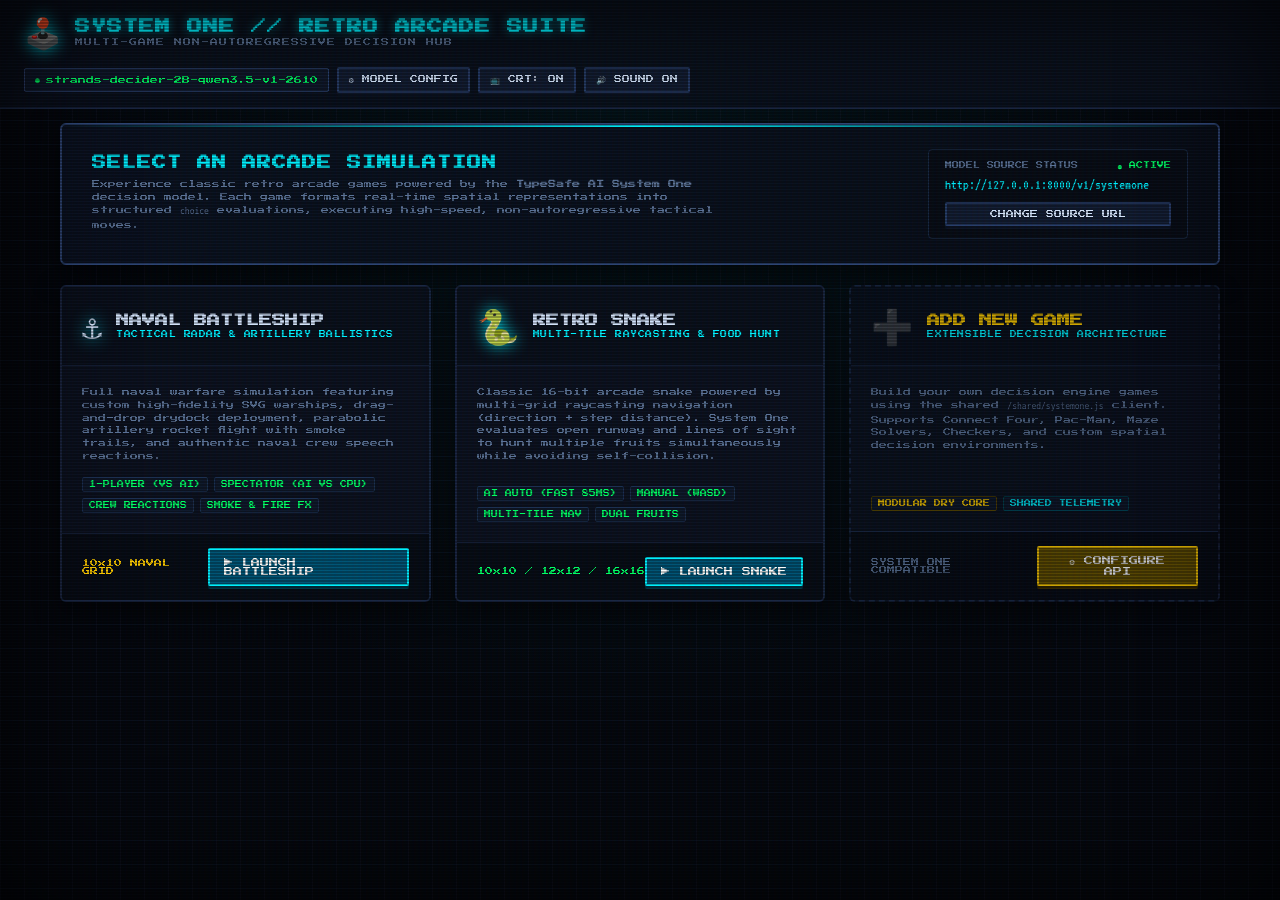
==== commit 2f79ad62: "Unify retro arcade suite (Battleship & Snake) with shared DRY modules and refined clean visuals" ====
--- a/index.html
+++ b/index.html
@@ -3,221 +3,294 @@
 <head>
   <meta charset="UTF-8">
   <meta name="viewport" content="width=device-width, initial-scale=1.0">
-  <title>System One - 16-Bit Retro Battleship</title>
-  <link rel="stylesheet" href="style.css">
+  <title>System One - 16-Bit Retro Arcade Suite</title>
+  <link rel="stylesheet" href="/shared/retro.css">
+  <style>
+    .hub-container {
+      width: 100%;
+      max-width: 1200px;
+      display: flex;
+      flex-direction: column;
+      gap: 20px;
+      padding: 0 20px 40px;
+    }
+
+    .hero-banner {
+      background: linear-gradient(135deg, rgba(13, 21, 38, 0.9) 0%, rgba(10, 16, 28, 0.95) 100%);
+      border: 2px solid var(--panel-border-bright);
+      border-radius: 6px;
+      padding: 24px 30px;
+      display: flex;
+      justify-content: space-between;
+      align-items: center;
+      gap: 20px;
+      flex-wrap: wrap;
+      box-shadow: 0 8px 30px rgba(0, 0, 0, 0.6);
+      position: relative;
+      overflow: hidden;
+    }
+
+    .hero-banner::after {
+      content: "";
+      position: absolute;
+      top: 0; left: 0; right: 0; height: 2px;
+      background: linear-gradient(90deg, transparent, var(--accent-cyan), transparent);
+    }
+
+    .hero-text h2 {
+      font-size: 14px;
+      color: var(--accent-cyan);
+      margin-bottom: 8px;
+      letter-spacing: 1px;
+    }
+
+    .hero-text p {
+      font-size: 8px;
+      color: var(--text-dim);
+      line-height: 1.6;
+      max-width: 650px;
+    }
+
+    .hero-status-card {
+      background: #090e18;
+      border: 1px solid #1a2a44;
+      padding: 12px 16px;
+      border-radius: 4px;
+      display: flex;
+      flex-direction: column;
+      gap: 6px;
+      min-width: 260px;
+    }
+
+    .cabinets-grid {
+      display: grid;
+      grid-template-columns: repeat(auto-fit, minmax(340px, 1fr));
+      gap: 24px;
+    }
+
+    .arcade-cabinet {
+      background: var(--panel-bg);
+      border: 2px solid var(--panel-border);
+      border-radius: 6px;
+      overflow: hidden;
+      display: flex;
+      flex-direction: column;
+      transition: all 0.25s ease;
+      box-shadow: 0 8px 24px rgba(0, 0, 0, 0.5);
+      position: relative;
+    }
+
+    .arcade-cabinet:hover {
+      border-color: var(--accent-cyan);
+      transform: translateY(-4px);
+      box-shadow: 0 12px 32px rgba(0, 240, 255, 0.25);
+    }
+
+    .cabinet-header {
+      padding: 18px 20px;
+      border-bottom: 1px solid var(--panel-border);
+      display: flex;
+      align-items: center;
+      gap: 14px;
+      background: #0b111e;
+    }
+
+    .cabinet-icon {
+      font-size: 34px;
+      filter: drop-shadow(0 0 8px var(--accent-cyan));
+    }
+
+    .cabinet-title {
+      font-size: 13px;
+      color: var(--text-main);
+      margin-bottom: 4px;
+    }
+
+    .cabinet-subtitle {
+      font-size: 7px;
+      color: var(--accent-cyan);
+      letter-spacing: 0.5px;
+    }
+
+    .cabinet-body {
+      padding: 20px;
+      display: flex;
+      flex-direction: column;
+      gap: 14px;
+      flex: 1;
+    }
+
+    .cabinet-desc {
+      font-size: 8px;
+      color: var(--text-dim);
+      line-height: 1.6;
+    }
+
+    .cabinet-tags {
+      display: flex;
+      flex-wrap: wrap;
+      gap: 6px;
+      margin-top: auto;
+    }
+
+    .cabinet-tag {
+      font-size: 7px;
+      background: #101a2d;
+      color: var(--accent-green);
+      border: 1px solid #1c3052;
+      padding: 3px 6px;
+      border-radius: 2px;
+    }
+
+    .cabinet-footer {
+      padding: 14px 20px;
+      background: #080d17;
+      border-top: 1px solid var(--panel-border);
+      display: flex;
+      justify-content: space-between;
+      align-items: center;
+    }
+
+    .slot-future {
+      border-style: dashed;
+      opacity: 0.8;
+    }
+
+    .slot-future:hover {
+      border-color: var(--accent-gold);
+      box-shadow: 0 8px 24px rgba(255, 204, 0, 0.2);
+    }
+  </style>
 </head>
 <body class="crt-active">
-
-  <!-- FULLSCREEN FX CANVAS OVERLAY (MISSILES, SMOKE TRAILS, EXPLOSIONS) -->
-  <canvas id="fxCanvas" class="fx-overlay-canvas"></canvas>
 
   <!-- HEADER -->
   <header class="arcade-header">
     <div class="logo-group">
-      <div class="logo-icon">⚓</div>
+      <div class="logo-icon">🕹️</div>
       <div>
-        <h1 class="arcade-title">SYSTEM ONE // RETRO BATTLESHIP</h1>
-        <div class="arcade-subtitle">16-BIT NAVAL COMBAT & TACTICAL DECISION ENGINE</div>
+        <h1 class="arcade-title">SYSTEM ONE // RETRO ARCADE SUITE</h1>
+        <div class="arcade-subtitle">MULTI-GAME NON-AUTOREGRESSIVE DECISION HUB</div>
       </div>
     </div>
     <div class="header-badges">
       <span class="badge" id="valModelName">strands-decider-2B-qwen3.5-v1-2610</span>
+      <button class="retro-btn btn-sub" id="btnModelConfig">⚙️ MODEL CONFIG</button>
       <button class="retro-btn btn-sub" id="btnCrtToggle">📺 CRT: ON</button>
       <button class="retro-btn btn-sub" id="btnSoundToggle">🔊 SOUND ON</button>
     </div>
   </header>
 
-  <!-- MODE SELECTOR & STATUS BANNER -->
-  <div class="mode-selector-bar">
-    <div class="mode-pills">
-      <button class="mode-pill active" id="btnMode1P">🎮 ONE PLAYER (VS AI)</button>
-      <button class="mode-pill" id="btnModeSpectator">👁️ SPECTATOR (AI VS CPU)</button>
-    </div>
-    <div class="status-banner" id="statusBanner">DEPLOY FLEET: POSITION YOUR WARSHIPS</div>
-  </div>
-
-  <!-- MAIN ARCADE ARENA -->
-  <main class="main-arcade">
-
-    <!-- LEFT COLUMN: DUAL BATTLEFIELDS & CONTROLS -->
-    <div class="battlefield-wrapper">
-      
-      <div class="boards-container">
-        
-        <!-- BOARD 1 (LEFT) -->
-        <div class="board-card" id="boardCardLeft">
-          
-          <!-- SPEECH BUBBLE OVER LEFT BOARD -->
-          <div class="speech-bubble-anchor">
-            <div class="speech-bubble-box" id="speechBubbleLEFT"></div>
-          </div>
-
-          <div class="board-header">
-            <span class="board-title" id="titleBoardLeft">
-              🛡️ YOUR FLEET
-            </span>
-            <span class="board-tag" id="tagBoardLeft">PLAYER DEFENSE</span>
-          </div>
-
-          <!-- FLEET RACK 1 -->
-          <div class="fleet-rack" id="fleetRackLeft"></div>
-
-          <!-- GRID 1 -->
-          <div class="grid-frame" id="frameLeft">
-            <div class="naval-grid" id="gridLeft"></div>
-            <!-- Ship SVG Layer Overlay -->
-            <div class="ships-overlay-layer" id="shipsOverlayLeft"></div>
-          </div>
-        </div>
-
-        <!-- BOARD 2 (RIGHT) -->
-        <div class="board-card" id="boardCardRight">
-
-          <!-- SPEECH BUBBLE OVER RIGHT BOARD (SYSTEM ONE / CPU) -->
-          <div class="speech-bubble-anchor">
-            <div class="speech-bubble-box" id="speechBubbleRIGHT"></div>
-          </div>
-
-          <div class="board-header">
-            <span class="board-title" id="titleBoardRight">
-              🎯 SYSTEM ONE RADAR
-            </span>
-            <span class="board-tag" id="tagBoardRight">FOG OF WAR</span>
-          </div>
-
-          <!-- FLEET RACK 2 -->
-          <div class="fleet-rack" id="fleetRackRight"></div>
-
-          <!-- GRID 2 -->
-          <div class="grid-frame" id="frameRight">
-            <div class="naval-grid clickable" id="gridRight"></div>
-            <!-- Ship SVG Layer Overlay (Visible in Spectator Mode & at Game Over) -->
-            <div class="ships-overlay-layer" id="shipsOverlayRight"></div>
-          </div>
-        </div>
-
+  <!-- HUB CONTAINER -->
+  <main class="hub-container">
+
+    <!-- HERO STATUS BANNER -->
+    <section class="hero-banner">
+      <div class="hero-text">
+        <h2>SELECT AN ARCADE SIMULATION</h2>
+        <p>
+          Experience classic retro arcade games powered by the <strong>TypeSafe AI System One</strong> decision model.
+          Each game formats real-time spatial representations into structured <code>choice</code> evaluations, executing high-speed, non-autoregressive tactical moves.
+        </p>
       </div>
-
-      <!-- 1-PLAYER DRAG-AND-DROP SHIPYARD DOCK (DEPLOYMENT PHASE) -->
-      <div class="shipyard-dock-container" id="shipyardDockContainer">
-        <div class="dock-header">
-          <span>🏗️ NAVAL DRYDOCK (DRAG & DROP SHIPS TO GRID OR CLICK TO ROTATE)</span>
-          <span style="color: var(--accent-gold); font-size: 8px;">KEYBOARD: PRESS 'R' TO ROTATE</span>
-        </div>
-        <div class="dock-ships-row" id="dockShipsRow">
-          <!-- Dock draggable ship cards populated by JS -->
-        </div>
+      <div class="hero-status-card">
+        <div style="font-size: 7px; color: var(--text-dim); display: flex; justify-content: space-between;">
+          <span>MODEL SOURCE STATUS</span>
+          <span style="color: var(--accent-green);">● ACTIVE</span>
+        </div>
+        <div style="font-family: var(--font-terminal); font-size: 15px; color: var(--accent-cyan); overflow: hidden; text-overflow: ellipsis; white-space: nowrap;">
+          http://127.0.0.1:8000/v1/systemone
+        </div>
+        <button class="retro-btn btn-sub" style="margin-top: 4px;" onclick="window.openModelModal()">CHANGE SOURCE URL</button>
       </div>
-
-      <!-- 1-PLAYER DEPLOYMENT ACTION BAR -->
-      <div class="placement-bar" id="deploymentBar">
-        <div style="display: flex; gap: 8px; align-items: center; flex-wrap: wrap;">
-          <button class="retro-btn btn-primary" id="btnAutoDeploy">🎲 RANDOMIZE FLEET</button>
-          <button class="retro-btn" id="btnClearFleet">🧹 CLEAR GRID</button>
-          <button class="retro-btn" id="btnRotateShip">🔄 ROTATE (R)</button>
-          <span style="font-size: 8px; color: var(--text-dim);" id="placementHint">Orientation: HORIZONTAL</span>
-        </div>
-        <button class="retro-btn btn-gold" id="btnStartBattle">⚔️ ENGAGE BATTLE!</button>
-      </div>
-
-      <!-- SPECTATOR / MATCH CONTROLS BAR -->
-      <div class="action-controls-bar" id="actionControlsBar" style="display: none;">
-        <div style="display: flex; gap: 8px; align-items: center; flex-wrap: wrap;">
-          <button class="retro-btn btn-primary" id="btnSpectatorPlay">▶ START DUEL</button>
-          <button class="retro-btn" id="btnSpectatorStep">⏩ STEP TURN</button>
-          <button class="retro-btn" id="btnSpectatorPause">⏸ PAUSE</button>
-          <button class="retro-btn" id="btnResetMatch">🔄 RESET MATCH</button>
-        </div>
-
-        <div class="speed-group">
-          <label for="selectSpeed">SIM SPEED:</label>
-          <select class="retro-select" id="selectSpeed">
-            <option value="turbo">Turbo (250ms)</option>
-            <option value="fast" selected>Fast (800ms)</option>
-            <option value="normal">Normal (1.6s)</option>
-            <option value="slow">Slow (3.0s)</option>
-          </select>
-        </div>
-      </div>
-
-    </div>
-
-    <!-- RIGHT COLUMN: SYSTEM ONE TELEMETRY & COMBAT LOG -->
-    <div class="telemetry-column">
-
-      <!-- TELEMETRY CARD -->
-      <div class="telemetry-card">
-        <div class="card-title">
-          <span>🧠 SYSTEM ONE DECISION MATRIX</span>
-          <span style="color: var(--accent-green);" id="lblAiStatus">IDLE</span>
-        </div>
-
-        <div class="telemetry-meta">
-          <div class="meta-box">
-            <span class="meta-label">LATENCY</span>
-            <div class="meta-value" id="valLatency">-- ms</div>
-          </div>
-          <div class="meta-box">
-            <span class="meta-label">CONFIDENCE</span>
-            <div class="meta-value" id="valConfidence">-- %</div>
-          </div>
-          <div class="meta-box">
-            <span class="meta-label">STRATEGY</span>
-            <div class="meta-value" id="valStrategy" style="color: var(--accent-cyan); font-size: 15px;">RECON HUNT</div>
-          </div>
-          <div class="meta-box">
-            <span class="meta-label">ENDPOINT</span>
-            <div class="meta-value" id="valEndpoint" style="font-size: 12px; color: var(--text-dim); overflow: hidden; text-overflow: ellipsis; white-space: nowrap;">API:8000</div>
-          </div>
-        </div>
-
-        <!-- LIVE PROBABILITY METERS -->
-        <div class="meters-list" id="probabilityMeters">
-          <div style="font-size: 8px; color: var(--text-dim); text-align: center; padding: 12px;">
-            AWAITING FIRST ARTILLERY TARGETING...
-          </div>
-        </div>
-
-        <!-- ASCII RADAR TERMINAL -->
-        <div style="font-size: 8px; color: var(--text-dim); margin-bottom: 4px; display: flex; justify-content: space-between;">
-          <span>ASCII RADAR VISION:</span>
-          <span style="color: var(--accent-cyan);">10x10 SECTOR</span>
-        </div>
-        <div class="radar-terminal" id="asciiRadarTerminal">   A B C D E F G H I J
- 1 . . . . . . . . . .
- 2 . . . . . . . . . .
- 3 . . . . . . . . . .
- 4 . . . . . . . . . .
- 5 . . . . . . . . . .
- 6 . . . . . . . . . .
- 7 . . . . . . . . . .
- 8 . . . . . . . . . .
- 9 . . . . . . . . . .
-10 . . . . . . . . . .</div>
-      </div>
-
-      <!-- COMBAT LOG CARD -->
-      <div class="telemetry-card">
-        <div class="card-title">
-          <span>📻 SONAR & COMBAT TELEMETRY</span>
-          <button class="retro-btn btn-sub" id="btnClearLog" style="padding: 2px 6px;">CLR</button>
-        </div>
-        <div class="combat-log" id="combatLog">
-          <div class="log-entry">
-            <span class="log-time">[00:00]</span>
-            <span>SYSTEM INITIALIZED. STANDING BY FOR ORDERS.</span>
-          </div>
-        </div>
-      </div>
-
-    </div>
+    </section>
+
+    <!-- CABINETS GRID -->
+    <section class="cabinets-grid">
+
+      <!-- BATTLESHIP CABINET -->
+      <article class="arcade-cabinet">
+        <div class="cabinet-header">
+          <div class="cabinet-icon">⚓</div>
+          <div>
+            <h3 class="cabinet-title">NAVAL BATTLESHIP</h3>
+            <div class="cabinet-subtitle">TACTICAL RADAR & ARTILLERY BALLISTICS</div>
+          </div>
+        </div>
+        <div class="cabinet-body">
+          <p class="cabinet-desc">
+            Full naval warfare simulation featuring custom high-fidelity SVG warships, drag-and-drop drydock deployment, parabolic artillery rocket flight with smoke trails, and authentic naval crew speech reactions.
+          </p>
+          <div class="cabinet-tags">
+            <span class="cabinet-tag">1-PLAYER (VS AI)</span>
+            <span class="cabinet-tag">SPECTATOR (AI VS CPU)</span>
+            <span class="cabinet-tag">CREW REACTIONS</span>
+            <span class="cabinet-tag">SMOKE & FIRE FX</span>
+          </div>
+        </div>
+        <div class="cabinet-footer">
+          <span style="font-size: 8px; color: var(--accent-gold);">10x10 NAVAL GRID</span>
+          <a href="/battleship" class="retro-btn btn-primary">▶ LAUNCH BATTLESHIP</a>
+        </div>
+      </article>
+
+      <!-- SNAKE CABINET -->
+      <article class="arcade-cabinet">
+        <div class="cabinet-header">
+          <div class="cabinet-icon">🐍</div>
+          <div>
+            <h3 class="cabinet-title">RETRO SNAKE</h3>
+            <div class="cabinet-subtitle">MULTI-TILE RAYCASTING & FOOD HUNT</div>
+          </div>
+        </div>
+        <div class="cabinet-body">
+          <p class="cabinet-desc">
+            Classic 16-bit arcade snake powered by multi-grid raycasting navigation (direction + step distance). System One evaluates open runway and lines of sight to hunt multiple fruits simultaneously while avoiding self-collision.
+          </p>
+          <div class="cabinet-tags">
+            <span class="cabinet-tag">AI AUTO (FAST 85MS)</span>
+            <span class="cabinet-tag">MANUAL (WASD)</span>
+            <span class="cabinet-tag">MULTI-TILE NAV</span>
+            <span class="cabinet-tag">DUAL FRUITS</span>
+          </div>
+        </div>
+        <div class="cabinet-footer">
+          <span style="font-size: 8px; color: var(--accent-green);">10x10 / 12x12 / 16x16</span>
+          <a href="/snake" class="retro-btn btn-primary">▶ LAUNCH SNAKE</a>
+        </div>
+      </article>
+
+      <!-- EXTENSIBLE SLOT -->
+      <article class="arcade-cabinet slot-future">
+        <div class="cabinet-header">
+          <div class="cabinet-icon" style="filter: none; opacity: 0.6;">➕</div>
+          <div>
+            <h3 class="cabinet-title" style="color: var(--accent-gold);">ADD NEW GAME</h3>
+            <div class="cabinet-subtitle">EXTENSIBLE DECISION ARCHITECTURE</div>
+          </div>
+        </div>
+        <div class="cabinet-body">
+          <p class="cabinet-desc">
+            Build your own decision engine games using the shared <code>/shared/systemone.js</code> client. Supports Connect Four, Pac-Man, Maze Solvers, Checkers, and custom spatial decision environments.
+          </p>
+          <div class="cabinet-tags">
+            <span class="cabinet-tag" style="color: var(--accent-gold); border-color: #554400;">MODULAR DRY CORE</span>
+            <span class="cabinet-tag" style="color: var(--accent-cyan); border-color: #004455;">SHARED TELEMETRY</span>
+          </div>
+        </div>
+        <div class="cabinet-footer">
+          <span style="font-size: 8px; color: var(--text-dim);">SYSTEM ONE COMPATIBLE</span>
+          <button class="retro-btn btn-gold" onclick="window.openModelModal()">⚙️ CONFIGURE API</button>
+        </div>
+      </article>
+
+    </section>
 
   </main>
 
-  <script src="audio.js"></script>
-  <script src="ships.js"></script>
-  <script src="fx.js"></script>
-  <script src="ai.js"></script>
-  <script src="game.js"></script>
+  <!-- SHARED SCRIPTS -->
+  <script src="/shared/audio-core.js"></script>
+  <script src="/shared/systemone.js"></script>
+  <script src="/shared/nav.js"></script>
 </body>
 </html>
--- a/shared/retro.css
+++ b/shared/retro.css
@@ -0,0 +1,319 @@
+/* 16-BIT RETRO ARCADE SUITE - SHARED DESIGN SYSTEM */
+@import url('https://fonts.googleapis.com/css2?family=Press+Start+2P&family=VT323&display=swap');
+
+:root {
+  --bg-dark: #05080f;
+  --panel-bg: #0d1322;
+  --panel-border: #1a2744;
+  --panel-border-bright: #2d4575;
+  --accent-cyan: #00f0ff;
+  --accent-green: #00ff66;
+  --accent-red: #ff2255;
+  --accent-gold: #ffcc00;
+  --accent-purple: #b537f2;
+  --accent-blue: #1a73e8;
+  --text-main: #d4e4fc;
+  --text-dim: #5c7499;
+  --font-retro: 'Press Start 2P', monospace;
+  --font-terminal: 'VT323', monospace;
+}
+
+* {
+  box-sizing: border-box;
+  margin: 0;
+  padding: 0;
+  user-select: none;
+}
+
+body {
+  background-color: var(--bg-dark);
+  color: var(--text-main);
+  font-family: var(--font-retro);
+  font-size: 11px;
+  min-height: 100vh;
+  display: flex;
+  flex-direction: column;
+  align-items: center;
+  justify-content: flex-start;
+  overflow-x: hidden;
+  background-image: 
+    radial-gradient(circle at 50% 15%, rgba(0, 240, 255, 0.06) 0%, transparent 60%),
+    linear-gradient(rgba(15, 25, 45, 0.4) 1px, transparent 1px),
+    linear-gradient(90deg, rgba(15, 25, 45, 0.4) 1px, transparent 1px);
+  background-size: 100% 100%, 24px 24px, 24px 24px;
+}
+
+/* CRT SCANLINES & VIGNETTE */
+body.crt-active::before {
+  content: " ";
+  display: block;
+  position: fixed;
+  top: 0; left: 0; bottom: 0; right: 0;
+  background: linear-gradient(rgba(18, 16, 16, 0) 50%, rgba(0, 0, 0, 0.28) 50%),
+              linear-gradient(90deg, rgba(255, 0, 0, 0.02), rgba(0, 255, 0, 0.01), rgba(0, 0, 255, 0.02));
+  z-index: 999;
+  background-size: 100% 3px, 6px 100%;
+  pointer-events: none;
+}
+
+body.crt-active::after {
+  content: " ";
+  display: block;
+  position: fixed;
+  top: 0; left: 0; bottom: 0; right: 0;
+  box-shadow: inset 0 0 120px rgba(0, 0, 0, 0.8);
+  pointer-events: none;
+  z-index: 1000;
+}
+
+/* SHARED ARCADE HEADER */
+.arcade-header {
+  width: 100%;
+  max-width: 1280px;
+  display: flex;
+  justify-content: space-between;
+  align-items: center;
+  padding: 14px 24px;
+  border-bottom: 2px solid var(--panel-border);
+  background: rgba(13, 19, 34, 0.9);
+  backdrop-filter: blur(4px);
+  margin-bottom: 14px;
+  gap: 16px;
+  flex-wrap: wrap;
+}
+
+.logo-group {
+  display: flex;
+  align-items: center;
+  gap: 14px;
+  text-decoration: none;
+  color: inherit;
+}
+
+.logo-icon {
+  font-size: 30px;
+  filter: drop-shadow(0 0 8px var(--accent-cyan));
+  animation: radar-pulse 2.5s infinite;
+}
+
+@keyframes radar-pulse {
+  0%, 100% { transform: scale(1); opacity: 1; }
+  50% { transform: scale(1.08); opacity: 0.85; }
+}
+
+.arcade-title {
+  font-size: 15px;
+  color: var(--accent-cyan);
+  text-shadow: 0 0 10px rgba(0, 240, 255, 0.6);
+  letter-spacing: 1px;
+  margin-bottom: 4px;
+}
+
+.arcade-subtitle {
+  font-size: 8px;
+  color: var(--text-dim);
+  letter-spacing: 1px;
+}
+
+/* ARCADE NAVIGATION LINKS */
+.arcade-nav {
+  display: flex;
+  gap: 8px;
+  align-items: center;
+}
+
+.arcade-nav-link {
+  font-family: var(--font-retro);
+  font-size: 8px;
+  text-decoration: none;
+  background: #111a2d;
+  color: var(--text-dim);
+  border: 1px solid var(--panel-border-bright);
+  padding: 6px 12px;
+  border-radius: 2px;
+  transition: all 0.15s ease;
+  display: inline-flex;
+  align-items: center;
+  gap: 6px;
+}
+
+.arcade-nav-link:hover {
+  background: #1a2a48;
+  color: #fff;
+  border-color: var(--accent-cyan);
+  box-shadow: 0 0 8px rgba(0, 240, 255, 0.4);
+}
+
+.arcade-nav-link.active {
+  background: #005577;
+  color: #fff;
+  border-color: var(--accent-cyan);
+  box-shadow: 0 0 8px rgba(0, 240, 255, 0.6);
+}
+
+.header-badges {
+  display: flex;
+  gap: 8px;
+  align-items: center;
+}
+
+.badge {
+  background: #111a2e;
+  border: 1px solid var(--panel-border-bright);
+  padding: 6px 10px;
+  font-size: 8px;
+  color: var(--accent-green);
+  border-radius: 2px;
+  display: inline-flex;
+  align-items: center;
+  gap: 6px;
+  cursor: pointer;
+  transition: all 0.15s;
+}
+
+.badge:hover {
+  border-color: var(--accent-cyan);
+  box-shadow: 0 0 8px rgba(0, 240, 255, 0.3);
+}
+
+.badge::before {
+  content: "●";
+  font-size: 8px;
+  color: var(--accent-green);
+  animation: blink 1.2s infinite;
+}
+
+@keyframes blink {
+  0%, 100% { opacity: 1; }
+  50% { opacity: 0.2; }
+}
+
+/* RETRO BUTTONS */
+.retro-btn {
+  font-family: var(--font-retro);
+  font-size: 9px;
+  background: #141f36;
+  color: var(--text-main);
+  border: 2px solid #283e6b;
+  padding: 8px 14px;
+  cursor: pointer;
+  outline: none;
+  border-radius: 2px;
+  transition: all 0.15s ease;
+  display: inline-flex;
+  align-items: center;
+  justify-content: center;
+  gap: 6px;
+  box-shadow: 0 3px 0 #0d1526;
+  text-decoration: none;
+}
+
+.retro-btn:hover {
+  background: #1e2e50;
+  border-color: var(--accent-cyan);
+  color: #fff;
+  box-shadow: 0 3px 0 #0d1526, 0 0 10px rgba(0, 240, 255, 0.4);
+}
+
+.retro-btn:active {
+  transform: translateY(2px);
+  box-shadow: 0 1px 0 #0d1526;
+}
+
+.retro-btn.btn-primary {
+  background: #005577;
+  border-color: var(--accent-cyan);
+  color: #fff;
+  box-shadow: 0 3px 0 #003344;
+}
+
+.retro-btn.btn-primary:hover {
+  background: #0088bb;
+  box-shadow: 0 3px 0 #003344, 0 0 12px var(--accent-cyan);
+}
+
+.retro-btn.btn-gold {
+  background: #6b5500;
+  border-color: var(--accent-gold);
+  color: #fff;
+  box-shadow: 0 3px 0 #3b2e00;
+}
+
+.retro-btn.btn-sub {
+  font-size: 8px;
+  padding: 6px 10px;
+}
+
+.retro-btn:disabled {
+  opacity: 0.45;
+  cursor: not-allowed;
+  transform: none;
+  box-shadow: none;
+  border-color: #222;
+}
+
+/* SHARED PANELS & CARDS */
+.panel-card {
+  background: var(--panel-bg);
+  border: 2px solid var(--panel-border);
+  border-radius: 4px;
+  padding: 14px;
+  box-shadow: 0 6px 18px rgba(0, 0, 0, 0.4);
+}
+
+.panel-title, .card-title {
+  font-size: 9px;
+  color: var(--accent-cyan);
+  border-bottom: 1px solid var(--panel-border);
+  padding-bottom: 6px;
+  margin-bottom: 10px;
+  display: flex;
+  justify-content: space-between;
+  align-items: center;
+}
+
+/* SHARED MODEL CONFIG MODAL */
+.modal-overlay {
+  position: fixed;
+  top: 0; left: 0; right: 0; bottom: 0;
+  background: rgba(5, 8, 15, 0.85);
+  backdrop-filter: blur(4px);
+  z-index: 2000;
+  display: none;
+  align-items: center;
+  justify-content: center;
+}
+
+.modal-overlay.open {
+  display: flex;
+}
+
+.modal-box {
+  background: #0d1526;
+  border: 2px solid var(--accent-cyan);
+  box-shadow: 0 0 24px rgba(0, 240, 255, 0.4);
+  border-radius: 4px;
+  padding: 20px;
+  max-width: 520px;
+  width: 90%;
+  display: flex;
+  flex-direction: column;
+  gap: 14px;
+}
+
+.modal-input {
+  font-family: var(--font-terminal);
+  font-size: 16px;
+  background: #060b13;
+  color: var(--accent-green);
+  border: 1px solid var(--panel-border-bright);
+  padding: 8px 12px;
+  border-radius: 2px;
+  outline: none;
+  width: 100%;
+}
+
+.modal-input:focus {
+  border-color: var(--accent-cyan);
+  box-shadow: 0 0 8px rgba(0, 240, 255, 0.4);
+}
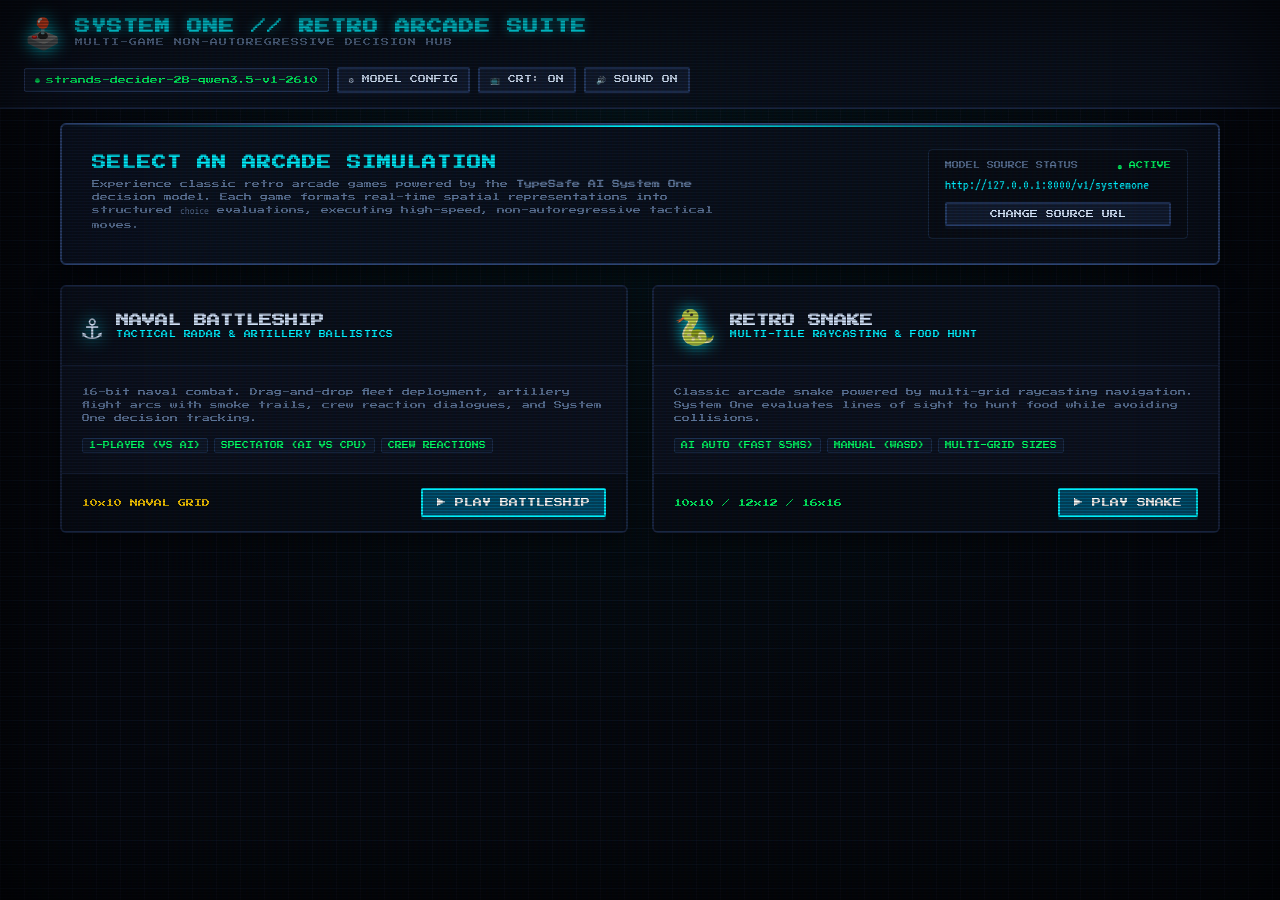
==== commit 66c18f9b: "Remove confusing add new game placeholder card from home page" ====
--- a/index.html
+++ b/index.html
@@ -149,16 +149,6 @@
       display: flex;
       justify-content: space-between;
       align-items: center;
-    }
-
-    .slot-future {
-      border-style: dashed;
-      opacity: 0.8;
-    }
-
-    .slot-future:hover {
-      border-color: var(--accent-gold);
-      box-shadow: 0 8px 24px rgba(255, 204, 0, 0.2);
     }
   </style>
 </head>
@@ -219,18 +209,17 @@
         </div>
         <div class="cabinet-body">
           <p class="cabinet-desc">
-            Full naval warfare simulation featuring custom high-fidelity SVG warships, drag-and-drop drydock deployment, parabolic artillery rocket flight with smoke trails, and authentic naval crew speech reactions.
+            16-bit naval combat. Drag-and-drop fleet deployment, artillery flight arcs with smoke trails, crew reaction dialogues, and System One decision tracking.
           </p>
           <div class="cabinet-tags">
             <span class="cabinet-tag">1-PLAYER (VS AI)</span>
             <span class="cabinet-tag">SPECTATOR (AI VS CPU)</span>
             <span class="cabinet-tag">CREW REACTIONS</span>
-            <span class="cabinet-tag">SMOKE & FIRE FX</span>
           </div>
         </div>
         <div class="cabinet-footer">
           <span style="font-size: 8px; color: var(--accent-gold);">10x10 NAVAL GRID</span>
-          <a href="/battleship" class="retro-btn btn-primary">▶ LAUNCH BATTLESHIP</a>
+          <a href="/battleship/" class="retro-btn btn-primary">▶ PLAY BATTLESHIP</a>
         </div>
       </article>
 
@@ -245,42 +234,17 @@
         </div>
         <div class="cabinet-body">
           <p class="cabinet-desc">
-            Classic 16-bit arcade snake powered by multi-grid raycasting navigation (direction + step distance). System One evaluates open runway and lines of sight to hunt multiple fruits simultaneously while avoiding self-collision.
+            Classic arcade snake powered by multi-grid raycasting navigation. System One evaluates lines of sight to hunt food while avoiding collisions.
           </p>
           <div class="cabinet-tags">
             <span class="cabinet-tag">AI AUTO (FAST 85MS)</span>
             <span class="cabinet-tag">MANUAL (WASD)</span>
-            <span class="cabinet-tag">MULTI-TILE NAV</span>
-            <span class="cabinet-tag">DUAL FRUITS</span>
+            <span class="cabinet-tag">MULTI-GRID SIZES</span>
           </div>
         </div>
         <div class="cabinet-footer">
           <span style="font-size: 8px; color: var(--accent-green);">10x10 / 12x12 / 16x16</span>
-          <a href="/snake" class="retro-btn btn-primary">▶ LAUNCH SNAKE</a>
-        </div>
-      </article>
-
-      <!-- EXTENSIBLE SLOT -->
-      <article class="arcade-cabinet slot-future">
-        <div class="cabinet-header">
-          <div class="cabinet-icon" style="filter: none; opacity: 0.6;">➕</div>
-          <div>
-            <h3 class="cabinet-title" style="color: var(--accent-gold);">ADD NEW GAME</h3>
-            <div class="cabinet-subtitle">EXTENSIBLE DECISION ARCHITECTURE</div>
-          </div>
-        </div>
-        <div class="cabinet-body">
-          <p class="cabinet-desc">
-            Build your own decision engine games using the shared <code>/shared/systemone.js</code> client. Supports Connect Four, Pac-Man, Maze Solvers, Checkers, and custom spatial decision environments.
-          </p>
-          <div class="cabinet-tags">
-            <span class="cabinet-tag" style="color: var(--accent-gold); border-color: #554400;">MODULAR DRY CORE</span>
-            <span class="cabinet-tag" style="color: var(--accent-cyan); border-color: #004455;">SHARED TELEMETRY</span>
-          </div>
-        </div>
-        <div class="cabinet-footer">
-          <span style="font-size: 8px; color: var(--text-dim);">SYSTEM ONE COMPATIBLE</span>
-          <button class="retro-btn btn-gold" onclick="window.openModelModal()">⚙️ CONFIGURE API</button>
+          <a href="/snake/" class="retro-btn btn-primary">▶ PLAY SNAKE</a>
         </div>
       </article>
 
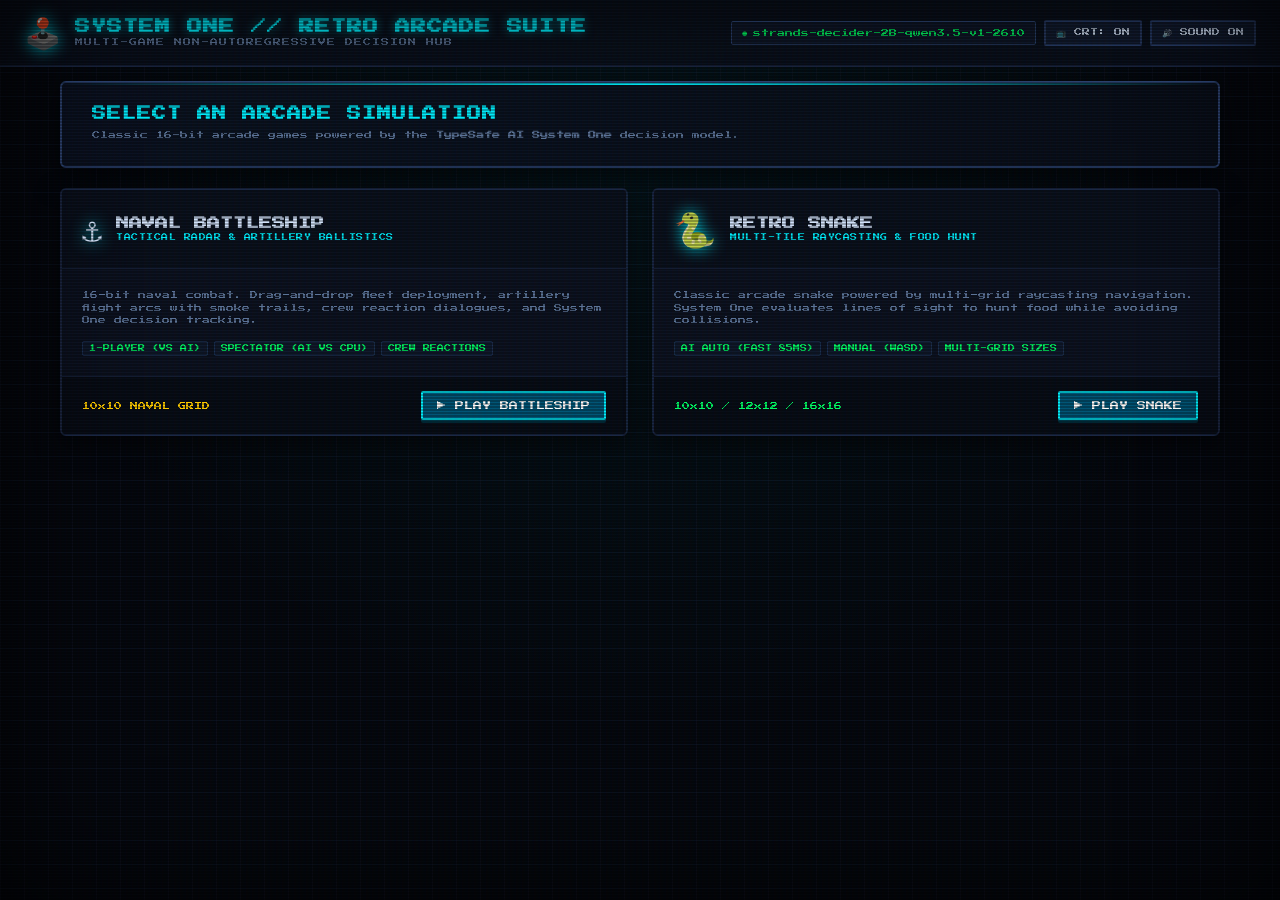
==== commit 90e0b7ec: "Eliminate redundant model configuration CTAs; keep single unified header badge" ====
--- a/index.html
+++ b/index.html
@@ -164,8 +164,7 @@
       </div>
     </div>
     <div class="header-badges">
-      <span class="badge" id="valModelName">strands-decider-2B-qwen3.5-v1-2610</span>
-      <button class="retro-btn btn-sub" id="btnModelConfig">⚙️ MODEL CONFIG</button>
+      <span class="badge" id="valModelName" style="cursor: pointer;" title="Configure model endpoint">strands-decider-2B-qwen3.5-v1-2610</span>
       <button class="retro-btn btn-sub" id="btnCrtToggle">📺 CRT: ON</button>
       <button class="retro-btn btn-sub" id="btnSoundToggle">🔊 SOUND ON</button>
     </div>
@@ -174,24 +173,13 @@
   <!-- HUB CONTAINER -->
   <main class="hub-container">
 
-    <!-- HERO STATUS BANNER -->
+    <!-- HERO HEADER -->
     <section class="hero-banner">
       <div class="hero-text">
         <h2>SELECT AN ARCADE SIMULATION</h2>
         <p>
-          Experience classic retro arcade games powered by the <strong>TypeSafe AI System One</strong> decision model.
-          Each game formats real-time spatial representations into structured <code>choice</code> evaluations, executing high-speed, non-autoregressive tactical moves.
+          Classic 16-bit arcade games powered by the <strong>TypeSafe AI System One</strong> decision model.
         </p>
-      </div>
-      <div class="hero-status-card">
-        <div style="font-size: 7px; color: var(--text-dim); display: flex; justify-content: space-between;">
-          <span>MODEL SOURCE STATUS</span>
-          <span style="color: var(--accent-green);">● ACTIVE</span>
-        </div>
-        <div style="font-family: var(--font-terminal); font-size: 15px; color: var(--accent-cyan); overflow: hidden; text-overflow: ellipsis; white-space: nowrap;">
-          http://127.0.0.1:8000/v1/systemone
-        </div>
-        <button class="retro-btn btn-sub" style="margin-top: 4px;" onclick="window.openModelModal()">CHANGE SOURCE URL</button>
       </div>
     </section>
 
